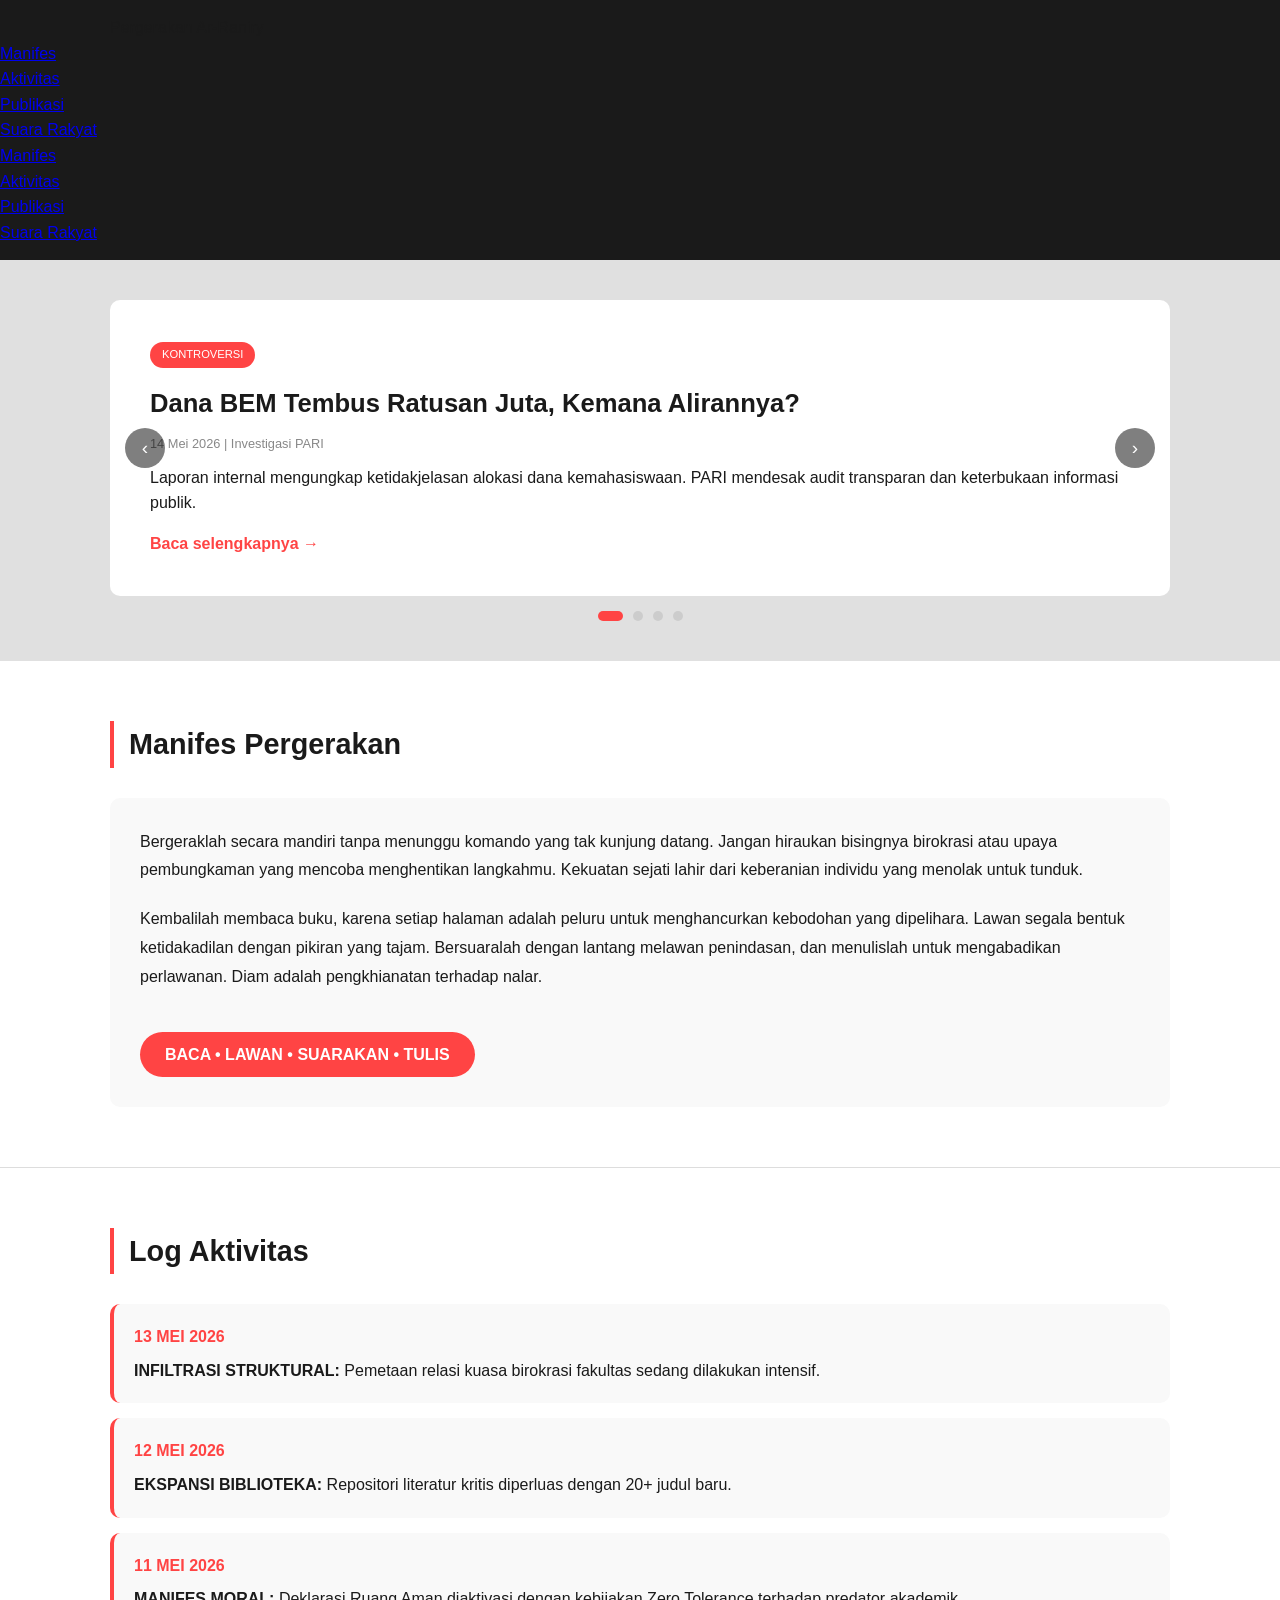
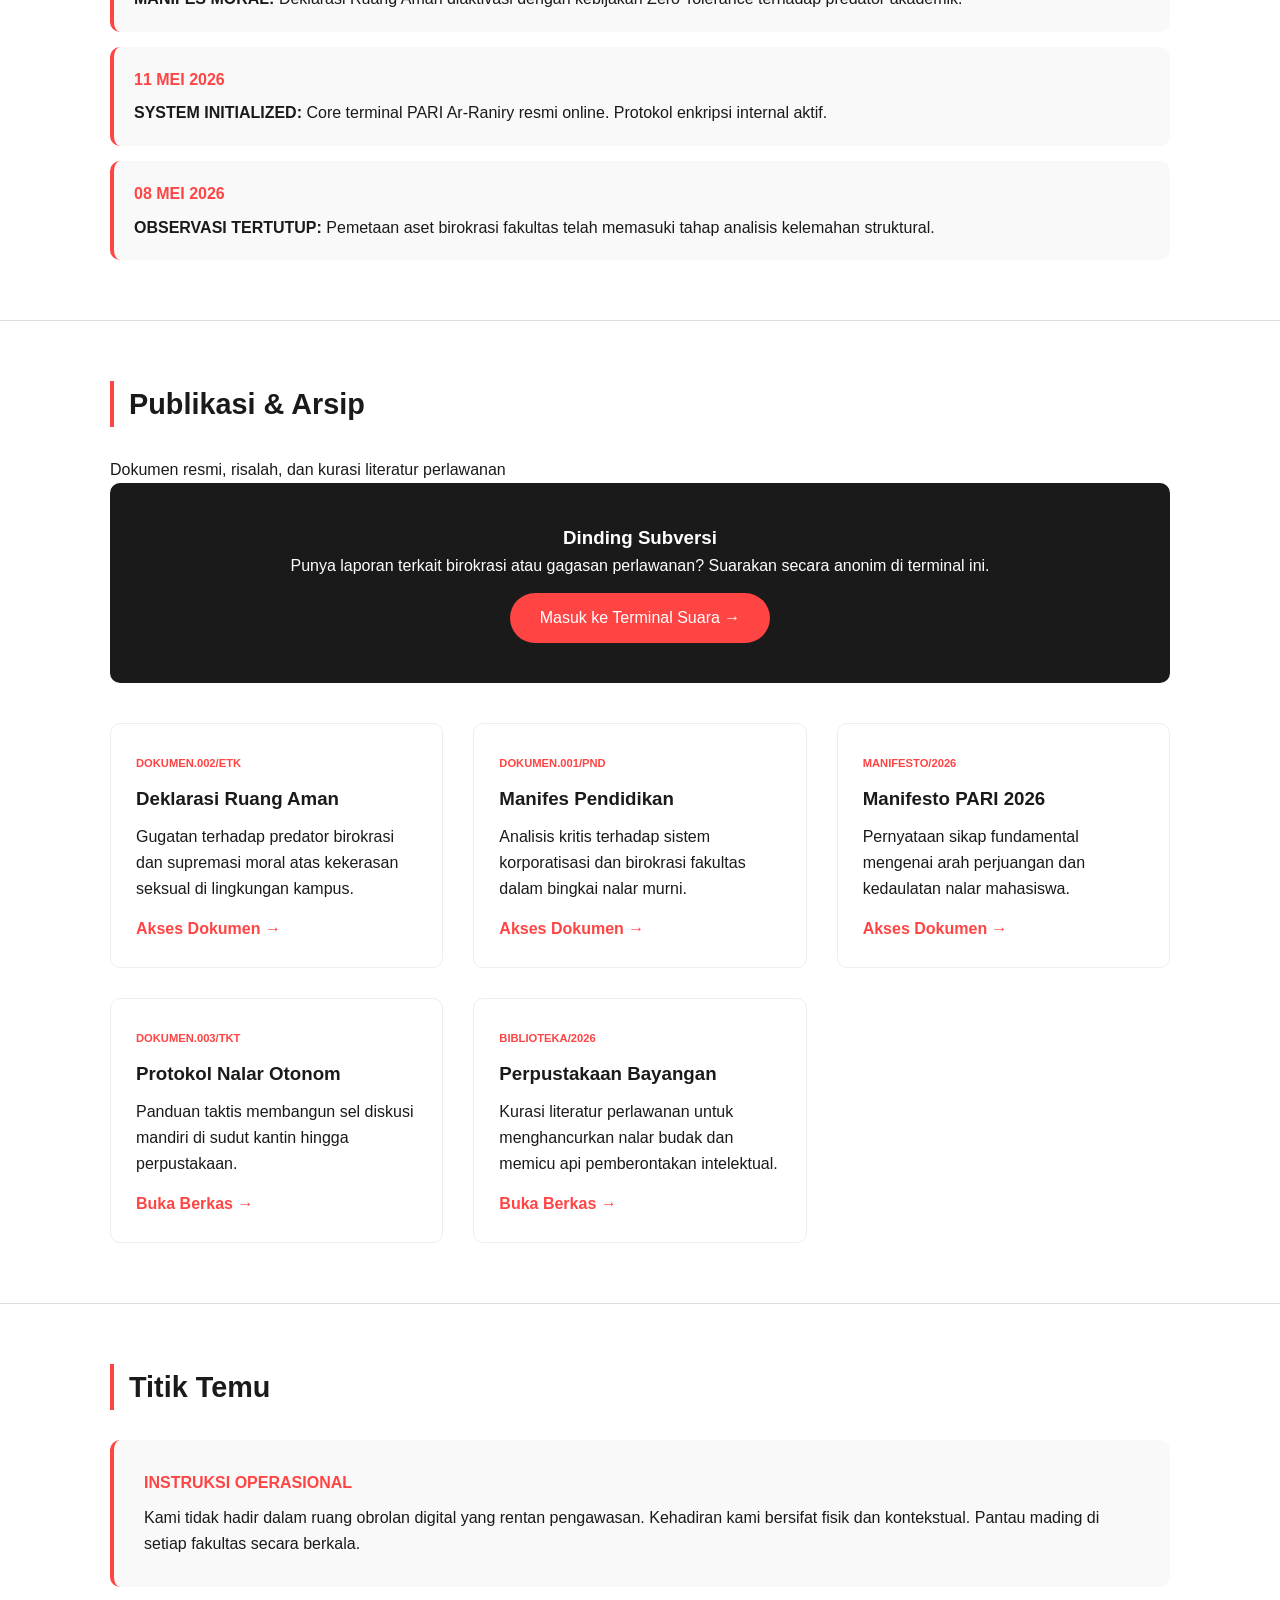
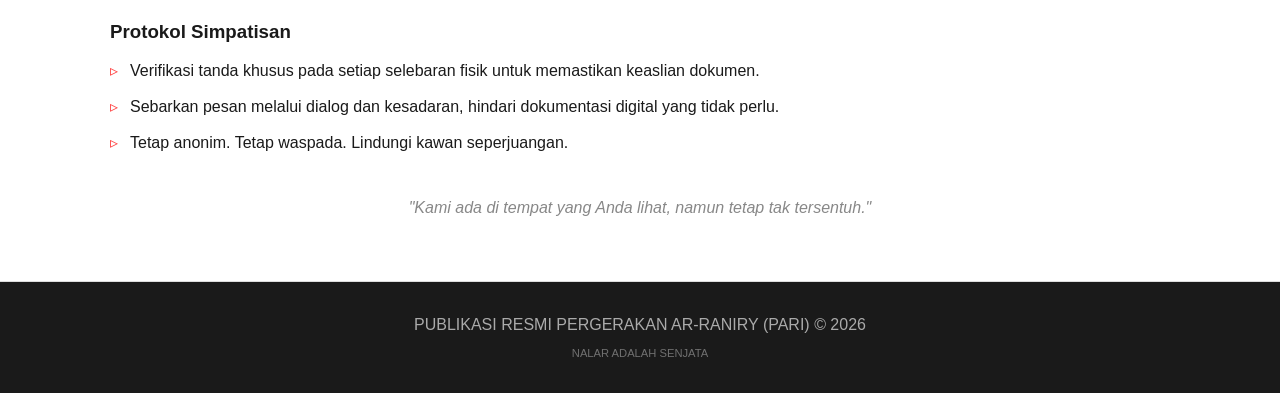
==== index.html @ 4b38961d "Update index.html" ====
<!DOCTYPE html>
<html lang="id">
<head>
    <meta charset="UTF-8">
    <meta name="viewport" content="width=device-width, initial-scale=1.0, user-scalable=yes">
    <title>PARI | Pergerakan Ar-Raniry - Kedaulatan Nalar</title>
    <meta name="description" content="PARI (Pergerakan Ar-Raniry) adalah gerakan mahasiswa yang memperjuangkan kedaulatan nalar, keadilan kampus, dan perlawanan terhadap birokrasi represif.">
    <meta name="keywords" content="PARI, Ar-Raniry, pergerakan mahasiswa, kedaulatan nalar, advokasi kampus">
    <meta name="author" content="PARI (Pergerakan Ar-Raniry)">
    <link rel="stylesheet" href="style.css">
    <link href="https://fonts.googleapis.com/css2?family=Montserrat:wght@300;400;500;600;700;800&family=Poppins:wght@400;500;600;700&display=swap" rel="stylesheet">
</head>
<body>

<!-- ==================== HEADER (ARAH JUANG STYLE) ==================== -->
<header class="header-arahjuang">
    <div class="container">
                    <span class="site-title">Pergerakan Ar-Raniry</span>
                </a>
            </div>
        </div>
        
        <div class="main-nav-wrapper">
            <nav id="site-navigation" class="main-navigation">
                <div class="menu-main-container">
                    <ul id="primary-menu" class="menu">
                        <li class="menu-item"><a href="#manifes">Manifes</a></li>
                        <li class="menu-item"><a href="#log">Aktivitas</a></li>
                        <li class="menu-item"><a href="#karya">Publikasi</a></li>
                        <li class="menu-item"><a href="suara-rakyat.html" class="btn-suara">Suara Rakyat</a></li>
                    </ul>
                </div>
            </nav>
            
            <!-- Mobile menu toggle -->
            <div class="mobile-menu-toggle">
                <span></span>
                <span></span>
                <span></span>
            </div>
        </div>
    </div>
    
    <!-- Mobile menu (hidden on desktop) -->
    <div class="mobile-menu-container">
        <ul id="mobile-menu" class="mobile-menu">
            <li><a href="#manifes">Manifes</a></li>
            <li><a href="#log">Aktivitas</a></li>
            <li><a href="#karya">Publikasi</a></li>
            <li><a href="suara-rakyat.html">Suara Rakyat</a></li>
        </ul>
    </div>
</header>

<main>

<!-- ==================== SLIDER BERITA KONTROVERSIAL ==================== -->
<section class="hero-slider">
    <div class="container">
        <div class="slider-container">
            <div class="slider-track" id="sliderTrack">
                
                <!-- Slide 1 -->
                <div class="slide">
                    <div class="slide-content">
                        <span class="slide-category">KONTROVERSI</span>
                        <h1>Dana BEM Tembus Ratusan Juta, Kemana Alirannya?</h1>
                        <div class="slide-date">14 Mei 2026 | Investigasi PARI</div>
                        <p class="slide-excerpt">Laporan internal mengungkap ketidakjelasan alokasi dana kemahasiswaan. PARI mendesak audit transparan dan keterbukaan informasi publik.</p>
                        <a href="#" class="read-more">Baca selengkapnya →</a>
                    </div>
                </div>
                
                <!-- Slide 2 -->
                <div class="slide">
                    <div class="slide-content">
                        <span class="slide-category">KEBOCORAN</span>
                        <h1>Dokumen Rapat Tertutup: Menyoal Kenaikan UKT Sepihak</h1>
                        <div class="slide-date">12 Mei 2026 | Eksklusif</div>
                        <p class="slide-excerpt">Notulensi rapat birokrasi yang bocor menunjukkan skema kenaikan biaya kuliah tanpa melibatkan perwakilan mahasiswa. PARI menolak!</p>
                        <a href="#" class="read-more">Baca selengkapnya →</a>
                    </div>
                </div>
                
                <!-- Slide 3 -->
                <div class="slide">
                    <div class="slide-content">
                        <span class="slide-category">ALARM</span>
                        <h1>Kantor Fakultas Jadi Tempat Praktik Nepotisme?</h1>
                        <div class="slide-date">10 Mei 2026 | Laporan Khusus</div>
                        <p class="slide-excerpt">Data menunjukkan pola rekrutmen tendensius berdasarkan relasi kekerabatan. PARI menyoroti pentingnya meritokrasi di kampus.</p>
                        <a href="#" class="read-more">Baca selengkapnya →</a>
                    </div>
                </div>

                <!-- Slide 4 -->
                <div class="slide">
                    <div class="slide-content">
                        <span class="slide-category">PEMBUNGKAMAN</span>
                        <h1>Dosen vs Mahasiswa: Larangan Diskusi Kelas</h1>
                        <div class="slide-date">8 Mei 2026 | Keadilan Kampus</div>
                        <p class="slide-excerpt">Mahasiswa dilarang menyuarakan pendapat di ruang kuliah dengan ancaman nilai rendah. PARI mendokumentasikan praktik intimidasi akademik.</p>
                        <a href="#" class="read-more">Baca selengkapnya →</a>
                    </div>
                </div>

            </div>
            <button class="slider-btn slider-prev" id="prevBtn">‹</button>
            <button class="slider-btn slider-next" id="nextBtn">›</button>
        </div>
        <div class="slider-dots" id="sliderDots"></div>
    </div>
</section>

<!-- ==================== MANIFES PERGERAKAN ==================== -->
<section id="manifes" class="content">
    <div class="container">
        <h2>Manifes Pergerakan</h2>
        <div class="manifes-box">
            <p class="manifes-text">Bergeraklah secara mandiri tanpa menunggu komando yang tak kunjung datang. Jangan hiraukan bisingnya birokrasi atau upaya pembungkaman yang mencoba menghentikan langkahmu. Kekuatan sejati lahir dari keberanian individu yang menolak untuk tunduk.</p>
            <p class="manifes-text">Kembalilah membaca buku, karena setiap halaman adalah peluru untuk menghancurkan kebodohan yang dipelihara. Lawan segala bentuk ketidakadilan dengan pikiran yang tajam. Bersuaralah dengan lantang melawan penindasan, dan menulislah untuk mengabadikan perlawanan. Diam adalah pengkhianatan terhadap nalar.</p>
            <div class="secure-box">BACA • LAWAN • SUARAKAN • TULIS</div>
        </div>
    </div>
</section>

<!-- ==================== LOG AKTIVITAS ==================== -->
<section id="log" class="content">
    <div class="container">
        <h2>Log Aktivitas</h2>
        <div class="log-list">
            <div class="log-item priority">
                <span class="date">13 MEI 2026</span>
                <div class="log-text"><strong>INFILTRASI STRUKTURAL:</strong> Pemetaan relasi kuasa birokrasi fakultas sedang dilakukan intensif.</div>
            </div>
            <div class="log-item">
                <span class="date">12 MEI 2026</span>
                <div class="log-text"><strong>EKSPANSI BIBLIOTEKA:</strong> Repositori literatur kritis diperluas dengan 20+ judul baru.</div>
            </div>
            <div class="log-item priority">
                <span class="date">11 MEI 2026</span>
                <div class="log-text"><strong>MANIFES MORAL:</strong> Deklarasi Ruang Aman diaktivasi dengan kebijakan Zero Tolerance terhadap predator akademik.</div>
            </div>
            <div class="log-item">
                <span class="date">11 MEI 2026</span>
                <div class="log-text"><strong>SYSTEM INITIALIZED:</strong> Core terminal PARI Ar-Raniry resmi online. Protokol enkripsi internal aktif.</div>
            </div>
            <div class="log-item priority">
                <span class="date">08 MEI 2026</span>
                <div class="log-text"><strong>OBSERVASI TERTUTUP:</strong> Pemetaan aset birokrasi fakultas telah memasuki tahap analisis kelemahan struktural.</div>
            </div>
        </div>
    </div>
</section>

<!-- ==================== ARSIP PUBLIKASI ==================== -->
<section id="karya" class="content">
    <div class="container">
        <h2>Publikasi & Arsip</h2>
        <p class="section-subtitle">Dokumen resmi, risalah, dan kurasi literatur perlawanan</p>

        <div class="transmission-banner">
            <h3>Dinding Subversi</h3>
            <p>Punya laporan terkait birokrasi atau gagasan perlawanan? Suarakan secara anonim di terminal ini.</p>
            <a href="suara-rakyat.html" class="btn-pari">Masuk ke Terminal Suara →</a>
        </div>

        <div class="karya-grid">
            <div class="karya-card highlight-urgent">
                <span>DOKUMEN.002/ETK</span>
                <h3>Deklarasi Ruang Aman</h3>
                <p>Gugatan terhadap predator birokrasi dan supremasi moral atas kekerasan seksual di lingkungan kampus.</p>
                <a href="ruang-aman.html" class="btn-link">Akses Dokumen →</a>
            </div>
            <div class="karya-card">
                <span>DOKUMEN.001/PND</span>
                <h3>Manifes Pendidikan</h3>
                <p>Analisis kritis terhadap sistem korporatisasi dan birokrasi fakultas dalam bingkai nalar murni.</p>
                <a href="manifes-001.html" class="btn-link">Akses Dokumen →</a>
            </div>
            <div class="karya-card">
                <span>MANIFESTO/2026</span>
                <h3>Manifesto PARI 2026</h3>
                <p>Pernyataan sikap fundamental mengenai arah perjuangan dan kedaulatan nalar mahasiswa.</p>
                <a href="manifesto-2026.html" class="btn-link">Akses Dokumen →</a>
            </div>
            <div class="karya-card">
                <span>DOKUMEN.003/TKT</span>
                <h3>Protokol Nalar Otonom</h3>
                <p>Panduan taktis membangun sel diskusi mandiri di sudut kantin hingga perpustakaan.</p>
                <a href="protokol-otonom.html" class="btn-link">Buka Berkas →</a>
            </div>
            <div class="karya-card">
                <span>BIBLIOTEKA/2026</span>
                <h3>Perpustakaan Bayangan</h3>
                <p>Kurasi literatur perlawanan untuk menghancurkan nalar budak dan memicu api pemberontakan intelektual.</p>
                <a href="archive-literasi.html" class="btn-link">Buka Berkas →</a>
            </div>
        </div>
    </div>
</section>

<!-- ==================== TITIK TEMU INFORMASI ==================== -->
<section id="kontak" class="content">
    <div class="container">
        <h2>Titik Temu</h2>
        <div class="instruction-box">
            <span class="warning-text">INSTRUKSI OPERASIONAL</span>
            <p>Kami tidak hadir dalam ruang obrolan digital yang rentan pengawasan. Kehadiran kami bersifat fisik dan kontekstual. Pantau mading di setiap fakultas secara berkala.</p>
        </div>
        <div class="protocol">
            <h3 style="font-weight: 600; margin-bottom: 12px;">Protokol Simpatisan</h3>
            <ul>
                <li>Verifikasi tanda khusus pada setiap selebaran fisik untuk memastikan keaslian dokumen.</li>
                <li>Sebarkan pesan melalui dialog dan kesadaran, hindari dokumentasi digital yang tidak perlu.</li>
                <li>Tetap anonim. Tetap waspada. Lindungi kawan seperjuangan.</li>
            </ul>
        </div>
        <p class="motto">"Kami ada di tempat yang Anda lihat, namun tetap tak tersentuh."</p>
    </div>
</section>
</main>

<!-- ==================== FOOTER ==================== -->
<footer>
    <div class="container">
        <p>PUBLIKASI RESMI PERGERAKAN AR-RANIRY (PARI) © 2026</p>
        <p style="margin-top: 8px; font-size: 0.7rem; opacity: 0.6;">NALAR ADALAH SENJATA</p>
    </div>
</footer>

<!-- ==================== JAVASCRIPT ==================== -->
<script>
    // ========== MOBILE MENU TOGGLE ==========
    const menuToggle = document.querySelector('.mobile-menu-toggle');
    const mobileMenuContainer = document.querySelector('.mobile-menu-container');
    
    if (menuToggle && mobileMenuContainer) {
        menuToggle.addEventListener('click', function() {
            this.classList.toggle('active');
            if (mobileMenuContainer.style.display === 'block') {
                mobileMenuContainer.style.display = 'none';
            } else {
                mobileMenuContainer.style.display = 'block';
            }
        });
    }

    // ========== SLIDER BERITA ==========
    const track = document.getElementById('sliderTrack');
    const slides = document.querySelectorAll('.slide');
    const prevBtn = document.getElementById('prevBtn');
    const nextBtn = document.getElementById('nextBtn');
    const dotsContainer = document.getElementById('sliderDots');
    
    let currentIndex = 0;
    const totalSlides = slides.length;
    
    function createDots() {
        if (!dotsContainer) return;
        dotsContainer.innerHTML = '';
        for (let i = 0; i < totalSlides; i++) {
            const dot = document.createElement('div');
            dot.classList.add('dot');
            if (i === currentIndex) dot.classList.add('active');
            dot.addEventListener('click', () => goToSlide(i));
            dotsContainer.appendChild(dot);
        }
    }
    
    function updateDots() {
        const dots = document.querySelectorAll('.dot');
        dots.forEach((dot, i) => {
            dot.classList.toggle('active', i === currentIndex);
        });
    }
    
    function goToSlide(index) {
        if (index < 0) index = totalSlides - 1;
        if (index >= totalSlides) index = 0;
        currentIndex = index;
        if (track) {
            track.style.transform = `translateX(-${currentIndex * 100}%)`;
        }
        updateDots();
    }
    
    function nextSlide() {
        goToSlide(currentIndex + 1);
    }
    
    function prevSlide() {
        goToSlide(currentIndex - 1);
    }
    
    if (prevBtn && nextBtn) {
        nextBtn.addEventListener('click', nextSlide);
        prevBtn.addEventListener('click', prevSlide);
    }
    
    // Auto slide every 5 seconds
    let autoSlide = setInterval(nextSlide, 5000);
    
    const sliderContainer = document.querySelector('.slider-container');
    if (sliderContainer) {
        sliderContainer.addEventListener('mouseenter', () => clearInterval(autoSlide));
        sliderContainer.addEventListener('mouseleave', () => {
            autoSlide = setInterval(nextSlide, 5000);
        });
    }
    
    createDots();

    // Smooth scroll untuk anchor links
    document.querySelectorAll('a[href^="#"]').forEach(anchor => {
        anchor.addEventListener('click', function(e) {
            const target = document.querySelector(this.getAttribute('href'));
            if (target) {
                e.preventDefault();
                target.scrollIntoView({ behavior: 'smooth' });
                // Tutup mobile menu jika terbuka
                if (mobileMenuContainer && mobileMenuContainer.style.display === 'block') {
                    mobileMenuContainer.style.display = 'none';
                    if (menuToggle) menuToggle.classList.remove('active');
                }
            }
        });
    });
</script>

</body>
</html>
---- style.css ----
/* ========== PARI STYLE SHEET ========== */
* {
    margin: 0;
    padding: 0;
    box-sizing: border-box;
}

body {
    font-family: Arial, sans-serif;
    background: #f5f5f5;
    color: #1a1a1a;
    line-height: 1.6;
}

.container {
    max-width: 1100px;
    margin: 0 auto;
    padding: 0 20px;
}

/* ========== HEADER ========== */
header {
    background: #1a1a1a;
    padding: 15px 0;
    position: sticky;
    top: 0;
    z-index: 100;
}

nav {
    display: flex;
    justify-content: space-between;
    align-items: center;
    flex-wrap: wrap;
    gap: 15px;
}

.logo-container {
    display: flex;
    align-items: center;
    gap: 10px;
}

/* INI YANG PENTING - UKURAN LOGO */
.main-logo {
    height: 45px !important;
    width: auto !important;
    max-width: 150px !important;
}

.logo-text {
    color: white;
    font-weight: bold;
    font-size: 1rem;
}

.logo-text a {
    color: white;
    text-decoration: none;
}

.nav-links {
    display: flex;
    list-style: none;
    gap: 25px;
}

.nav-links li a {
    color: white;
    text-decoration: none;
    font-weight: 500;
    font-size: 0.9rem;
}

.nav-links li a:hover {
    color: #ff4444;
}

.nav-highlight {
    background: #ff4444;
    padding: 8px 20px;
    border-radius: 30px;
}

.nav-highlight:hover {
    background: #cc0000;
    color: white !important;
}

/* ========== HERO SLIDER ========== */
.hero-slider {
    background: #e0e0e0;
    padding: 40px 0;
}

.slider-container {
    position: relative;
    background: white;
    border-radius: 10px;
    overflow: hidden;
}

.slider-track {
    display: flex;
    transition: transform 0.5s ease;
}

.slide {
    min-width: 100%;
    padding: 40px;
}

.slide-category {
    background: #ff4444;
    color: white;
    padding: 4px 12px;
    border-radius: 20px;
    font-size: 0.7rem;
    display: inline-block;
    margin-bottom: 15px;
}

.slide h1 {
    font-size: 1.6rem;
    margin-bottom: 10px;
}

.slide-date {
    color: #888;
    font-size: 0.8rem;
    margin: 10px 0;
}

.read-more {
    color: #ff4444;
    text-decoration: none;
    font-weight: bold;
    display: inline-block;
    margin-top: 15px;
}

.slider-btn {
    position: absolute;
    top: 50%;
    transform: translateY(-50%);
    background: rgba(0,0,0,0.5);
    color: white;
    border: none;
    width: 40px;
    height: 40px;
    border-radius: 50%;
    cursor: pointer;
    font-size: 1.2rem;
}

.slider-prev { left: 15px; }
.slider-next { right: 15px; }

.slider-btn:hover {
    background: #ff4444;
}

.slider-dots {
    display: flex;
    justify-content: center;
    gap: 10px;
    margin-top: 15px;
}

.dot {
    width: 10px;
    height: 10px;
    background: #ccc;
    border-radius: 50%;
    cursor: pointer;
}

.dot.active {
    background: #ff4444;
    width: 25px;
    border-radius: 10px;
}

/* ========== CONTENT ========== */
.content {
    padding: 60px 0;
    border-bottom: 1px solid #ddd;
    background: white;
}

h2 {
    font-size: 1.8rem;
    margin-bottom: 30px;
    border-left: 4px solid #ff4444;
    padding-left: 15px;
}

.manifes-box {
    background: #f9f9f9;
    padding: 30px;
    border-radius: 10px;
}

.manifes-text {
    margin-bottom: 20px;
    line-height: 1.8;
}

.secure-box {
    background: #ff4444;
    color: white;
    display: inline-block;
    padding: 10px 25px;
    border-radius: 30px;
    font-weight: bold;
    margin-top: 20px;
}

.log-list {
    display: flex;
    flex-direction: column;
    gap: 15px;
}

.log-item {
    background: #f9f9f9;
    padding: 20px;
    border-radius: 10px;
    border-left: 4px solid #ff4444;
}

.date {
    font-weight: bold;
    color: #ff4444;
    display: block;
    margin-bottom: 8px;
}

.karya-grid {
    display: grid;
    grid-template-columns: repeat(auto-fill, minmax(300px, 1fr));
    gap: 30px;
    margin-top: 30px;
}

.karya-card {
    background: white;
    padding: 25px;
    border-radius: 10px;
    border: 1px solid #eee;
    transition: 0.3s;
}

.karya-card:hover {
    transform: translateY(-5px);
    box-shadow: 0 10px 20px rgba(0,0,0,0.1);
    border-color: #ff4444;
}

.karya-card span {
    color: #ff4444;
    font-size: 0.7rem;
    font-weight: bold;
}

.karya-card h3 {
    margin: 10px 0;
}

.btn-link {
    color: #ff4444;
    text-decoration: none;
    font-weight: bold;
    display: inline-block;
    margin-top: 15px;
}

.transmission-banner {
    background: #1a1a1a;
    color: white;
    padding: 40px;
    text-align: center;
    border-radius: 10px;
    margin-bottom: 40px;
}

.btn-pari {
    background: #ff4444;
    color: white;
    padding: 12px 30px;
    text-decoration: none;
    border-radius: 30px;
    display: inline-block;
    margin-top: 15px;
}

.btn-pari:hover {
    background: #cc0000;
}

.instruction-box {
    background: #f9f9f9;
    padding: 30px;
    border-radius: 10px;
    margin: 30px 0;
    border-left: 4px solid #ff4444;
}

.warning-text {
    font-weight: bold;
    color: #ff4444;
    display: block;
    margin-bottom: 10px;
}

.protocol ul {
    list-style: none;
    padding-left: 0;
}

.protocol li {
    margin-bottom: 10px;
    padding-left: 20px;
    position: relative;
}

.protocol li::before {
    content: "▹";
    color: #ff4444;
    position: absolute;
    left: 0;
}

.motto {
    text-align: center;
    font-style: italic;
    color: #888;
    margin-top: 40px;
}

footer {
    background: #1a1a1a;
    color: #aaa;
    text-align: center;
    padding: 30px 0;
}

/* ========== RESPONSIVE ========== */
@media (max-width: 768px) {
    nav {
        flex-direction: column;
        text-align: center;
    }
    
    .nav-links {
        flex-wrap: wrap;
        justify-content: center;
    }
    
    .slide h1 {
        font-size: 1.2rem;
    }
    
    .slide {
        padding: 20px;
    }
    
    .karya-grid {
        grid-template-columns: 1fr;
    }
    
    h2 {
        font-size: 1.4rem;
    }
    
    .main-logo {
        height: 35px !important;
    }
}
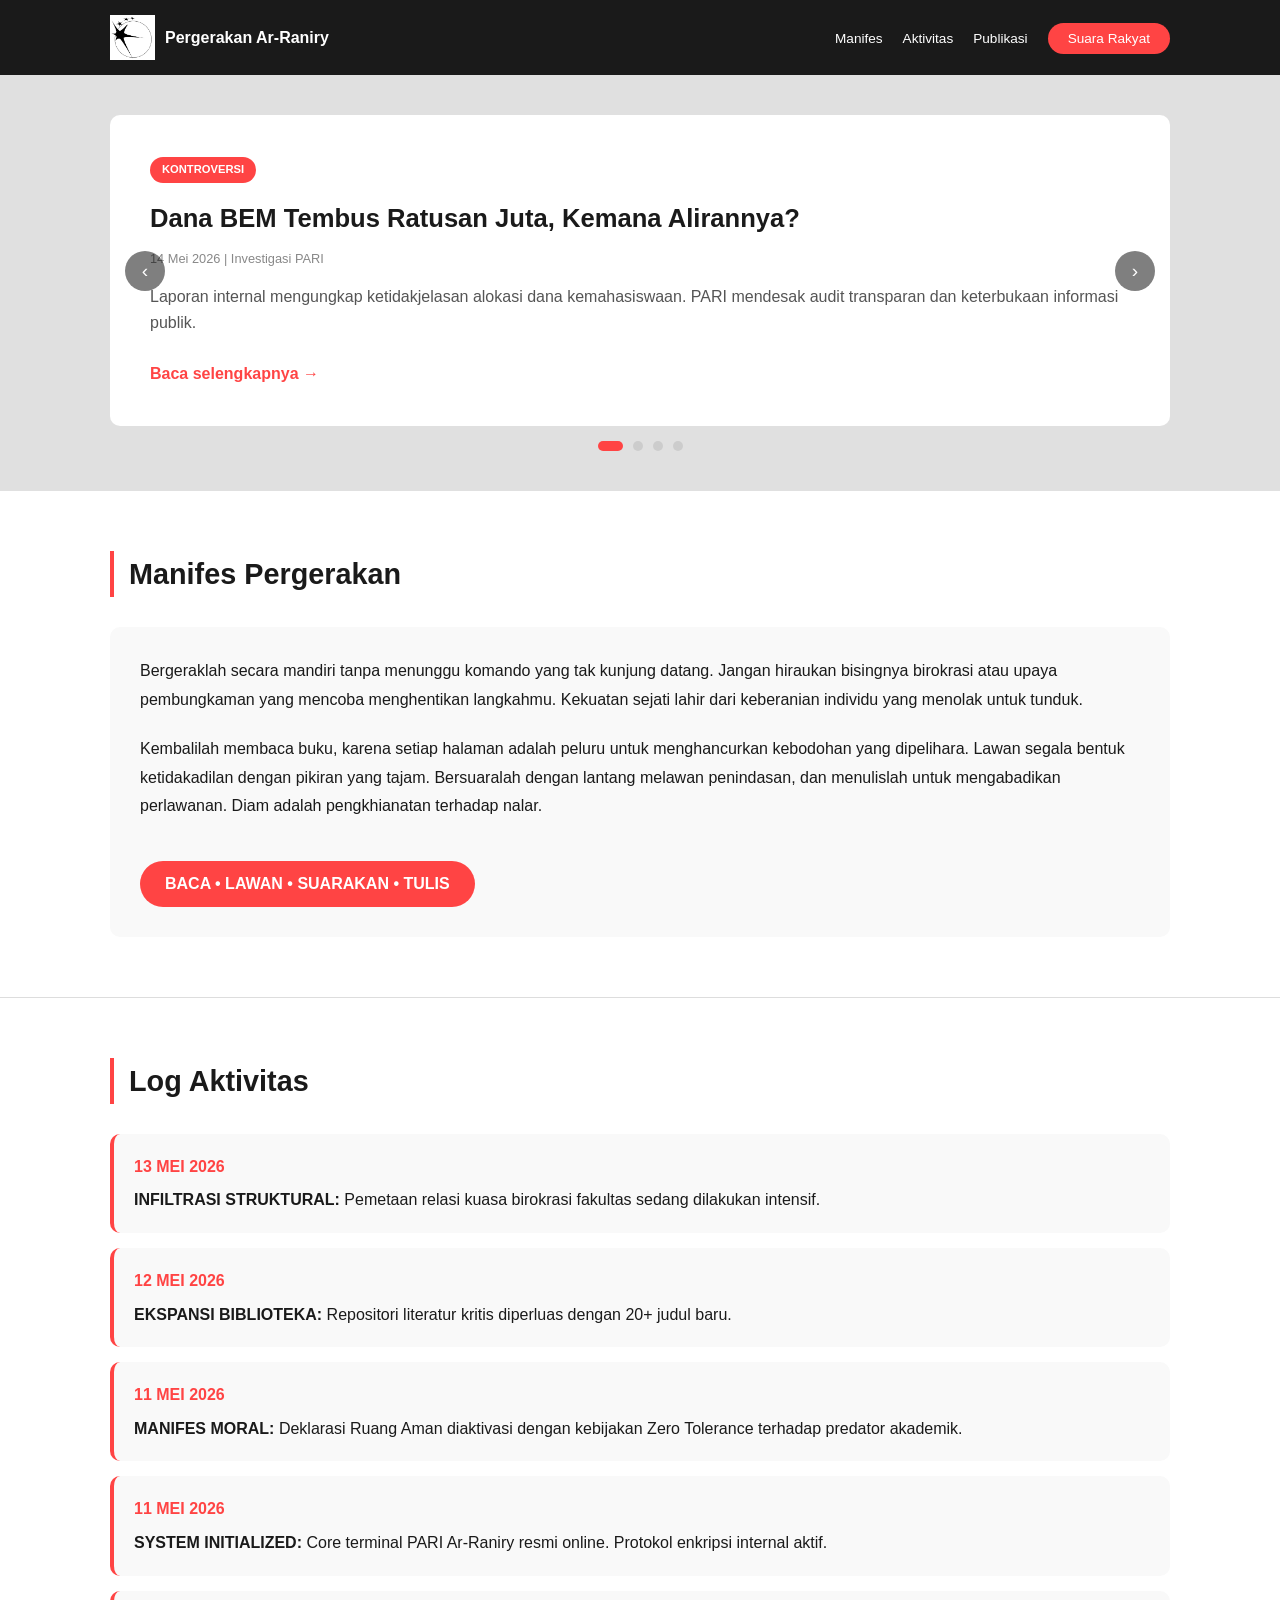
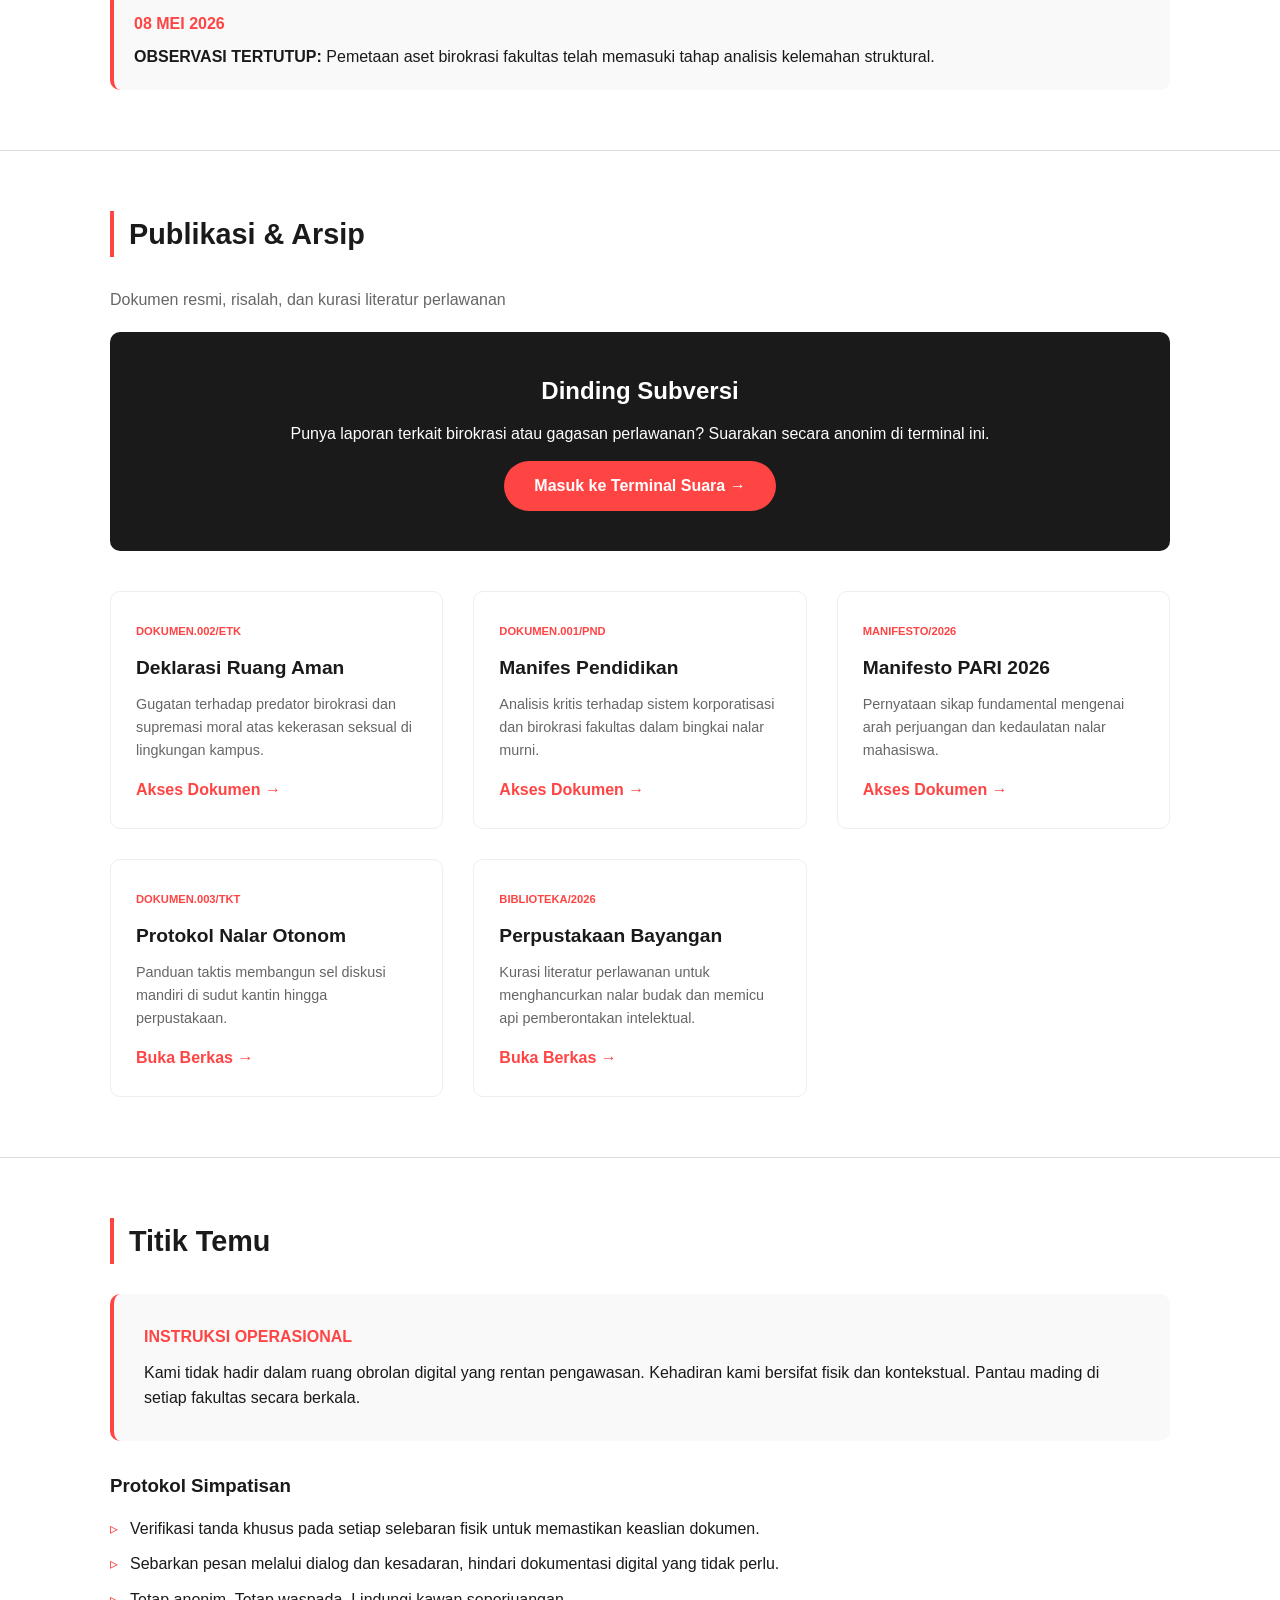
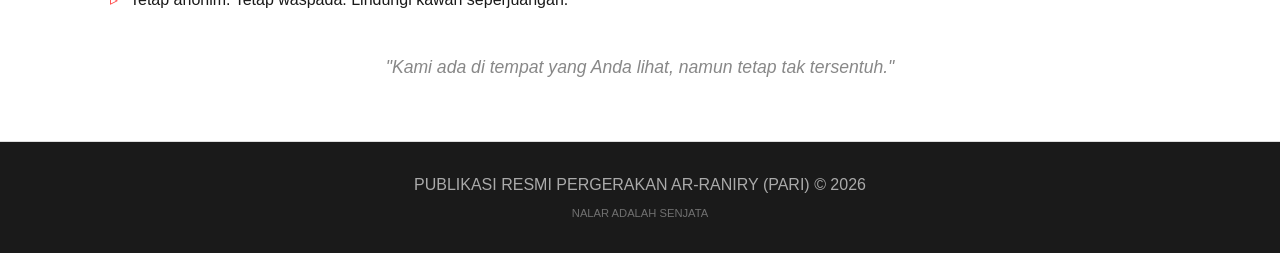
==== commit 0bf960f8: "Update index.html" ====
--- a/index.html
+++ b/index.html
@@ -2,100 +2,481 @@
 <html lang="id">
 <head>
     <meta charset="UTF-8">
-    <meta name="viewport" content="width=device-width, initial-scale=1.0, user-scalable=yes">
+    <meta name="viewport" content="width=device-width, initial-scale=1.0">
     <title>PARI | Pergerakan Ar-Raniry - Kedaulatan Nalar</title>
-    <meta name="description" content="PARI (Pergerakan Ar-Raniry) adalah gerakan mahasiswa yang memperjuangkan kedaulatan nalar, keadilan kampus, dan perlawanan terhadap birokrasi represif.">
-    <meta name="keywords" content="PARI, Ar-Raniry, pergerakan mahasiswa, kedaulatan nalar, advokasi kampus">
-    <meta name="author" content="PARI (Pergerakan Ar-Raniry)">
-    <link rel="stylesheet" href="style.css">
-    <link href="https://fonts.googleapis.com/css2?family=Montserrat:wght@300;400;500;600;700;800&family=Poppins:wght@400;500;600;700&display=swap" rel="stylesheet">
+    <link rel="icon" type="image/png" href="LOGO_PARI.png">
+    <style>
+        /* ========== CSS INTERNAL - LANGSUNG DI DALAM HTML ========== */
+        * {
+            margin: 0;
+            padding: 0;
+            box-sizing: border-box;
+        }
+
+        body {
+            font-family: 'Segoe UI', Arial, sans-serif;
+            background: #f5f5f5;
+            color: #1a1a1a;
+            line-height: 1.6;
+        }
+
+        .container {
+            max-width: 1100px;
+            margin: 0 auto;
+            padding: 0 20px;
+        }
+
+        /* ========== HEADER ========== */
+        header {
+            background: #1a1a1a;
+            padding: 15px 0;
+            position: sticky;
+            top: 0;
+            z-index: 100;
+        }
+
+        nav {
+            display: flex;
+            justify-content: space-between;
+            align-items: center;
+            flex-wrap: wrap;
+            gap: 15px;
+        }
+
+        .logo-container {
+            display: flex;
+            align-items: center;
+            gap: 10px;
+        }
+
+        .main-logo {
+            height: 45px;
+            width: auto;
+        }
+
+        .logo-text {
+            color: white;
+            font-weight: bold;
+            font-size: 1rem;
+        }
+
+        .logo-text a {
+            color: white;
+            text-decoration: none;
+        }
+
+        .nav-links {
+            display: flex;
+            list-style: none;
+            gap: 20px;
+            flex-wrap: wrap;
+        }
+
+        .nav-links li a {
+            color: white;
+            text-decoration: none;
+            font-weight: 500;
+            font-size: 0.85rem;
+            padding: 8px 0;
+        }
+
+        .nav-links li a:hover {
+            color: #ff4444;
+        }
+
+        .nav-highlight {
+            background: #ff4444;
+            padding: 8px 20px !important;
+            border-radius: 30px;
+        }
+
+        .nav-highlight:hover {
+            background: #cc0000;
+            color: white !important;
+        }
+
+        /* ========== SLIDER ========== */
+        .hero-slider {
+            background: #e0e0e0;
+            padding: 40px 0;
+        }
+
+        .slider-container {
+            position: relative;
+            background: white;
+            border-radius: 10px;
+            overflow: hidden;
+        }
+
+        .slider-track {
+            display: flex;
+            transition: transform 0.5s ease;
+        }
+
+        .slide {
+            min-width: 100%;
+            padding: 40px;
+        }
+
+        .slide-category {
+            background: #ff4444;
+            color: white;
+            padding: 4px 12px;
+            border-radius: 20px;
+            font-size: 0.7rem;
+            font-weight: bold;
+            display: inline-block;
+            margin-bottom: 15px;
+        }
+
+        .slide h1 {
+            font-size: 1.6rem;
+            margin-bottom: 10px;
+        }
+
+        .slide-date {
+            color: #888;
+            font-size: 0.8rem;
+            margin: 10px 0;
+        }
+
+        .slide-excerpt {
+            color: #555;
+            margin: 15px 0;
+        }
+
+        .read-more {
+            color: #ff4444;
+            text-decoration: none;
+            font-weight: bold;
+            display: inline-block;
+            margin-top: 10px;
+        }
+
+        .read-more:hover {
+            text-decoration: underline;
+        }
+
+        .slider-btn {
+            position: absolute;
+            top: 50%;
+            transform: translateY(-50%);
+            background: rgba(0,0,0,0.5);
+            color: white;
+            border: none;
+            width: 40px;
+            height: 40px;
+            border-radius: 50%;
+            cursor: pointer;
+            font-size: 1.2rem;
+            z-index: 10;
+        }
+
+        .slider-btn:hover {
+            background: #ff4444;
+        }
+
+        .slider-prev { left: 15px; }
+        .slider-next { right: 15px; }
+
+        .slider-dots {
+            display: flex;
+            justify-content: center;
+            gap: 10px;
+            margin-top: 15px;
+        }
+
+        .dot {
+            width: 10px;
+            height: 10px;
+            background: #ccc;
+            border-radius: 50%;
+            cursor: pointer;
+        }
+
+        .dot.active {
+            background: #ff4444;
+            width: 25px;
+            border-radius: 10px;
+        }
+
+        /* ========== CONTENT SECTIONS ========== */
+        .content {
+            padding: 60px 0;
+            border-bottom: 1px solid #ddd;
+            background: white;
+        }
+
+        h2 {
+            font-size: 1.8rem;
+            margin-bottom: 30px;
+            border-left: 4px solid #ff4444;
+            padding-left: 15px;
+        }
+
+        .manifes-box {
+            background: #f9f9f9;
+            padding: 30px;
+            border-radius: 10px;
+        }
+
+        .manifes-text {
+            margin-bottom: 20px;
+            line-height: 1.8;
+        }
+
+        .secure-box {
+            background: #ff4444;
+            color: white;
+            display: inline-block;
+            padding: 10px 25px;
+            border-radius: 30px;
+            font-weight: bold;
+            margin-top: 20px;
+        }
+
+        /* Log Aktivitas */
+        .log-list {
+            display: flex;
+            flex-direction: column;
+            gap: 15px;
+        }
+
+        .log-item {
+            background: #f9f9f9;
+            padding: 20px;
+            border-radius: 10px;
+            border-left: 4px solid #ff4444;
+        }
+
+        .date {
+            font-weight: bold;
+            color: #ff4444;
+            display: block;
+            margin-bottom: 8px;
+        }
+
+        /* Kartu Publikasi */
+        .karya-grid {
+            display: grid;
+            grid-template-columns: repeat(auto-fill, minmax(300px, 1fr));
+            gap: 30px;
+            margin-top: 30px;
+        }
+
+        .karya-card {
+            background: white;
+            padding: 25px;
+            border-radius: 10px;
+            border: 1px solid #eee;
+            transition: 0.3s;
+        }
+
+        .karya-card:hover {
+            transform: translateY(-5px);
+            box-shadow: 0 10px 20px rgba(0,0,0,0.1);
+            border-color: #ff4444;
+        }
+
+        .karya-card span {
+            color: #ff4444;
+            font-size: 0.7rem;
+            font-weight: bold;
+            text-transform: uppercase;
+        }
+
+        .karya-card h3 {
+            margin: 10px 0;
+            font-size: 1.2rem;
+        }
+
+        .karya-card p {
+            color: #666;
+            font-size: 0.9rem;
+            margin-bottom: 15px;
+        }
+
+        .btn-link {
+            color: #ff4444;
+            text-decoration: none;
+            font-weight: bold;
+            display: inline-block;
+        }
+
+        .btn-link:hover {
+            text-decoration: underline;
+        }
+
+        /* Banner */
+        .transmission-banner {
+            background: #1a1a1a;
+            color: white;
+            padding: 40px;
+            text-align: center;
+            border-radius: 10px;
+            margin-bottom: 40px;
+        }
+
+        .transmission-banner h3 {
+            margin-bottom: 10px;
+            font-size: 1.5rem;
+        }
+
+        .btn-pari {
+            background: #ff4444;
+            color: white;
+            padding: 12px 30px;
+            text-decoration: none;
+            border-radius: 30px;
+            display: inline-block;
+            margin-top: 15px;
+            font-weight: bold;
+        }
+
+        .btn-pari:hover {
+            background: #cc0000;
+        }
+
+        /* Kontak */
+        .instruction-box {
+            background: #f9f9f9;
+            padding: 30px;
+            border-radius: 10px;
+            margin: 30px 0;
+            border-left: 4px solid #ff4444;
+        }
+
+        .warning-text {
+            font-weight: bold;
+            color: #ff4444;
+            display: block;
+            margin-bottom: 10px;
+        }
+
+        .protocol {
+            margin: 20px 0;
+        }
+
+        .protocol ul {
+            list-style: none;
+            padding-left: 0;
+            margin-top: 15px;
+        }
+
+        .protocol li {
+            margin-bottom: 10px;
+            padding-left: 20px;
+            position: relative;
+        }
+
+        .protocol li::before {
+            content: "▹";
+            color: #ff4444;
+            position: absolute;
+            left: 0;
+        }
+
+        .motto {
+            text-align: center;
+            font-style: italic;
+            color: #888;
+            margin-top: 40px;
+            font-size: 1.1rem;
+        }
+
+        /* Footer */
+        footer {
+            background: #1a1a1a;
+            color: #aaa;
+            text-align: center;
+            padding: 30px 0;
+        }
+
+        /* ========== RESPONSIVE ========== */
+        @media (max-width: 768px) {
+            nav {
+                flex-direction: column;
+                text-align: center;
+            }
+            
+            .nav-links {
+                justify-content: center;
+            }
+            
+            .slide h1 {
+                font-size: 1.2rem;
+            }
+            
+            .slide {
+                padding: 20px;
+            }
+            
+            .karya-grid {
+                grid-template-columns: 1fr;
+            }
+            
+            h2 {
+                font-size: 1.4rem;
+            }
+            
+            .main-logo {
+                height: 35px;
+            }
+            
+            .transmission-banner {
+                padding: 25px;
+            }
+        }
+    </style>
 </head>
 <body>
 
-<!-- ==================== HEADER (ARAH JUANG STYLE) ==================== -->
-<header class="header-arahjuang">
+<header>
     <div class="container">
-                    <span class="site-title">Pergerakan Ar-Raniry</span>
-                </a>
-            </div>
-        </div>
-        
-        <div class="main-nav-wrapper">
-            <nav id="site-navigation" class="main-navigation">
-                <div class="menu-main-container">
-                    <ul id="primary-menu" class="menu">
-                        <li class="menu-item"><a href="#manifes">Manifes</a></li>
-                        <li class="menu-item"><a href="#log">Aktivitas</a></li>
-                        <li class="menu-item"><a href="#karya">Publikasi</a></li>
-                        <li class="menu-item"><a href="suara-rakyat.html" class="btn-suara">Suara Rakyat</a></li>
-                    </ul>
-                </div>
-            </nav>
-            
-            <!-- Mobile menu toggle -->
-            <div class="mobile-menu-toggle">
-                <span></span>
-                <span></span>
-                <span></span>
-            </div>
-        </div>
-    </div>
-    
-    <!-- Mobile menu (hidden on desktop) -->
-    <div class="mobile-menu-container">
-        <ul id="mobile-menu" class="mobile-menu">
-            <li><a href="#manifes">Manifes</a></li>
-            <li><a href="#log">Aktivitas</a></li>
-            <li><a href="#karya">Publikasi</a></li>
-            <li><a href="suara-rakyat.html">Suara Rakyat</a></li>
-        </ul>
+        <nav>
+            <div class="logo-container">
+                <img src="LOGO_PARI.png" alt="Logo PARI" class="main-logo">
+                <span class="logo-text">Pergerakan Ar-Raniry</span>
+            </div>
+            <ul class="nav-links">
+                <li><a href="#manifes">Manifes</a></li>
+                <li><a href="#log">Aktivitas</a></li>
+                <li><a href="#karya">Publikasi</a></li>
+                <li><a href="suara-rakyat.html" class="nav-highlight">Suara Rakyat</a></li>
+            </ul>
+        </nav>
     </div>
 </header>
 
 <main>
 
-<!-- ==================== SLIDER BERITA KONTROVERSIAL ==================== -->
-<section class="hero-slider">
-    <div class="container">
-        <div class="slider-container">
-            <div class="slider-track" id="sliderTrack">
-                
-                <!-- Slide 1 -->
-                <div class="slide">
-                    <div class="slide-content">
+    <!-- SLIDER -->
+    <section class="hero-slider">
+        <div class="container">
+            <div class="slider-container">
+                <div class="slider-track" id="sliderTrack">
+                    <div class="slide">
                         <span class="slide-category">KONTROVERSI</span>
                         <h1>Dana BEM Tembus Ratusan Juta, Kemana Alirannya?</h1>
                         <div class="slide-date">14 Mei 2026 | Investigasi PARI</div>
                         <p class="slide-excerpt">Laporan internal mengungkap ketidakjelasan alokasi dana kemahasiswaan. PARI mendesak audit transparan dan keterbukaan informasi publik.</p>
                         <a href="#" class="read-more">Baca selengkapnya →</a>
                     </div>
-                </div>
-                
-                <!-- Slide 2 -->
-                <div class="slide">
-                    <div class="slide-content">
+                    <div class="slide">
                         <span class="slide-category">KEBOCORAN</span>
                         <h1>Dokumen Rapat Tertutup: Menyoal Kenaikan UKT Sepihak</h1>
                         <div class="slide-date">12 Mei 2026 | Eksklusif</div>
                         <p class="slide-excerpt">Notulensi rapat birokrasi yang bocor menunjukkan skema kenaikan biaya kuliah tanpa melibatkan perwakilan mahasiswa. PARI menolak!</p>
                         <a href="#" class="read-more">Baca selengkapnya →</a>
                     </div>
-                </div>
-                
-                <!-- Slide 3 -->
-                <div class="slide">
-                    <div class="slide-content">
+                    <div class="slide">
                         <span class="slide-category">ALARM</span>
                         <h1>Kantor Fakultas Jadi Tempat Praktik Nepotisme?</h1>
                         <div class="slide-date">10 Mei 2026 | Laporan Khusus</div>
                         <p class="slide-excerpt">Data menunjukkan pola rekrutmen tendensius berdasarkan relasi kekerabatan. PARI menyoroti pentingnya meritokrasi di kampus.</p>
                         <a href="#" class="read-more">Baca selengkapnya →</a>
                     </div>
-                </div>
-
-                <!-- Slide 4 -->
-                <div class="slide">
-                    <div class="slide-content">
+                    <div class="slide">
                         <span class="slide-category">PEMBUNGKAMAN</span>
                         <h1>Dosen vs Mahasiswa: Larangan Diskusi Kelas</h1>
                         <div class="slide-date">8 Mei 2026 | Keadilan Kampus</div>
@@ -103,125 +484,122 @@
                         <a href="#" class="read-more">Baca selengkapnya →</a>
                     </div>
                 </div>
-
-            </div>
-            <button class="slider-btn slider-prev" id="prevBtn">‹</button>
-            <button class="slider-btn slider-next" id="nextBtn">›</button>
+                <button class="slider-btn slider-prev" id="prevBtn">‹</button>
+                <button class="slider-btn slider-next" id="nextBtn">›</button>
+            </div>
+            <div class="slider-dots" id="sliderDots"></div>
         </div>
-        <div class="slider-dots" id="sliderDots"></div>
-    </div>
-</section>
-
-<!-- ==================== MANIFES PERGERAKAN ==================== -->
-<section id="manifes" class="content">
-    <div class="container">
-        <h2>Manifes Pergerakan</h2>
-        <div class="manifes-box">
-            <p class="manifes-text">Bergeraklah secara mandiri tanpa menunggu komando yang tak kunjung datang. Jangan hiraukan bisingnya birokrasi atau upaya pembungkaman yang mencoba menghentikan langkahmu. Kekuatan sejati lahir dari keberanian individu yang menolak untuk tunduk.</p>
-            <p class="manifes-text">Kembalilah membaca buku, karena setiap halaman adalah peluru untuk menghancurkan kebodohan yang dipelihara. Lawan segala bentuk ketidakadilan dengan pikiran yang tajam. Bersuaralah dengan lantang melawan penindasan, dan menulislah untuk mengabadikan perlawanan. Diam adalah pengkhianatan terhadap nalar.</p>
-            <div class="secure-box">BACA • LAWAN • SUARAKAN • TULIS</div>
+    </section>
+
+    <!-- MANIFES -->
+    <section id="manifes" class="content">
+        <div class="container">
+            <h2>Manifes Pergerakan</h2>
+            <div class="manifes-box">
+                <p class="manifes-text">Bergeraklah secara mandiri tanpa menunggu komando yang tak kunjung datang. Jangan hiraukan bisingnya birokrasi atau upaya pembungkaman yang mencoba menghentikan langkahmu. Kekuatan sejati lahir dari keberanian individu yang menolak untuk tunduk.</p>
+                <p class="manifes-text">Kembalilah membaca buku, karena setiap halaman adalah peluru untuk menghancurkan kebodohan yang dipelihara. Lawan segala bentuk ketidakadilan dengan pikiran yang tajam. Bersuaralah dengan lantang melawan penindasan, dan menulislah untuk mengabadikan perlawanan. Diam adalah pengkhianatan terhadap nalar.</p>
+                <div class="secure-box">BACA • LAWAN • SUARAKAN • TULIS</div>
+            </div>
         </div>
-    </div>
-</section>
-
-<!-- ==================== LOG AKTIVITAS ==================== -->
-<section id="log" class="content">
-    <div class="container">
-        <h2>Log Aktivitas</h2>
-        <div class="log-list">
-            <div class="log-item priority">
-                <span class="date">13 MEI 2026</span>
-                <div class="log-text"><strong>INFILTRASI STRUKTURAL:</strong> Pemetaan relasi kuasa birokrasi fakultas sedang dilakukan intensif.</div>
-            </div>
-            <div class="log-item">
-                <span class="date">12 MEI 2026</span>
-                <div class="log-text"><strong>EKSPANSI BIBLIOTEKA:</strong> Repositori literatur kritis diperluas dengan 20+ judul baru.</div>
-            </div>
-            <div class="log-item priority">
-                <span class="date">11 MEI 2026</span>
-                <div class="log-text"><strong>MANIFES MORAL:</strong> Deklarasi Ruang Aman diaktivasi dengan kebijakan Zero Tolerance terhadap predator akademik.</div>
-            </div>
-            <div class="log-item">
-                <span class="date">11 MEI 2026</span>
-                <div class="log-text"><strong>SYSTEM INITIALIZED:</strong> Core terminal PARI Ar-Raniry resmi online. Protokol enkripsi internal aktif.</div>
-            </div>
-            <div class="log-item priority">
-                <span class="date">08 MEI 2026</span>
-                <div class="log-text"><strong>OBSERVASI TERTUTUP:</strong> Pemetaan aset birokrasi fakultas telah memasuki tahap analisis kelemahan struktural.</div>
+    </section>
+
+    <!-- LOG AKTIVITAS -->
+    <section id="log" class="content">
+        <div class="container">
+            <h2>Log Aktivitas</h2>
+            <div class="log-list">
+                <div class="log-item">
+                    <span class="date">13 MEI 2026</span>
+                    <p><strong>INFILTRASI STRUKTURAL:</strong> Pemetaan relasi kuasa birokrasi fakultas sedang dilakukan intensif.</p>
+                </div>
+                <div class="log-item">
+                    <span class="date">12 MEI 2026</span>
+                    <p><strong>EKSPANSI BIBLIOTEKA:</strong> Repositori literatur kritis diperluas dengan 20+ judul baru.</p>
+                </div>
+                <div class="log-item">
+                    <span class="date">11 MEI 2026</span>
+                    <p><strong>MANIFES MORAL:</strong> Deklarasi Ruang Aman diaktivasi dengan kebijakan Zero Tolerance terhadap predator akademik.</p>
+                </div>
+                <div class="log-item">
+                    <span class="date">11 MEI 2026</span>
+                    <p><strong>SYSTEM INITIALIZED:</strong> Core terminal PARI Ar-Raniry resmi online. Protokol enkripsi internal aktif.</p>
+                </div>
+                <div class="log-item">
+                    <span class="date">08 MEI 2026</span>
+                    <p><strong>OBSERVASI TERTUTUP:</strong> Pemetaan aset birokrasi fakultas telah memasuki tahap analisis kelemahan struktural.</p>
+                </div>
             </div>
         </div>
-    </div>
-</section>
-
-<!-- ==================== ARSIP PUBLIKASI ==================== -->
-<section id="karya" class="content">
-    <div class="container">
-        <h2>Publikasi & Arsip</h2>
-        <p class="section-subtitle">Dokumen resmi, risalah, dan kurasi literatur perlawanan</p>
-
-        <div class="transmission-banner">
-            <h3>Dinding Subversi</h3>
-            <p>Punya laporan terkait birokrasi atau gagasan perlawanan? Suarakan secara anonim di terminal ini.</p>
-            <a href="suara-rakyat.html" class="btn-pari">Masuk ke Terminal Suara →</a>
+    </section>
+
+    <!-- PUBLIKASI & ARSIP -->
+    <section id="karya" class="content">
+        <div class="container">
+            <h2>Publikasi & Arsip</h2>
+            <p style="margin-bottom: 20px; color: #666;">Dokumen resmi, risalah, dan kurasi literatur perlawanan</p>
+
+            <div class="transmission-banner">
+                <h3>Dinding Subversi</h3>
+                <p>Punya laporan terkait birokrasi atau gagasan perlawanan? Suarakan secara anonim di terminal ini.</p>
+                <a href="suara-rakyat.html" class="btn-pari">Masuk ke Terminal Suara →</a>
+            </div>
+
+            <div class="karya-grid">
+                <div class="karya-card">
+                    <span>DOKUMEN.002/ETK</span>
+                    <h3>Deklarasi Ruang Aman</h3>
+                    <p>Gugatan terhadap predator birokrasi dan supremasi moral atas kekerasan seksual di lingkungan kampus.</p>
+                    <a href="ruang-aman.html" class="btn-link">Akses Dokumen →</a>
+                </div>
+                <div class="karya-card">
+                    <span>DOKUMEN.001/PND</span>
+                    <h3>Manifes Pendidikan</h3>
+                    <p>Analisis kritis terhadap sistem korporatisasi dan birokrasi fakultas dalam bingkai nalar murni.</p>
+                    <a href="manifes-001.html" class="btn-link">Akses Dokumen →</a>
+                </div>
+                <div class="karya-card">
+                    <span>MANIFESTO/2026</span>
+                    <h3>Manifesto PARI 2026</h3>
+                    <p>Pernyataan sikap fundamental mengenai arah perjuangan dan kedaulatan nalar mahasiswa.</p>
+                    <a href="manifesto-2026.html" class="btn-link">Akses Dokumen →</a>
+                </div>
+                <div class="karya-card">
+                    <span>DOKUMEN.003/TKT</span>
+                    <h3>Protokol Nalar Otonom</h3>
+                    <p>Panduan taktis membangun sel diskusi mandiri di sudut kantin hingga perpustakaan.</p>
+                    <a href="protokol-otonom.html" class="btn-link">Buka Berkas →</a>
+                </div>
+                <div class="karya-card">
+                    <span>BIBLIOTEKA/2026</span>
+                    <h3>Perpustakaan Bayangan</h3>
+                    <p>Kurasi literatur perlawanan untuk menghancurkan nalar budak dan memicu api pemberontakan intelektual.</p>
+                    <a href="archive-literasi.html" class="btn-link">Buka Berkas →</a>
+                </div>
+            </div>
         </div>
-
-        <div class="karya-grid">
-            <div class="karya-card highlight-urgent">
-                <span>DOKUMEN.002/ETK</span>
-                <h3>Deklarasi Ruang Aman</h3>
-                <p>Gugatan terhadap predator birokrasi dan supremasi moral atas kekerasan seksual di lingkungan kampus.</p>
-                <a href="ruang-aman.html" class="btn-link">Akses Dokumen →</a>
-            </div>
-            <div class="karya-card">
-                <span>DOKUMEN.001/PND</span>
-                <h3>Manifes Pendidikan</h3>
-                <p>Analisis kritis terhadap sistem korporatisasi dan birokrasi fakultas dalam bingkai nalar murni.</p>
-                <a href="manifes-001.html" class="btn-link">Akses Dokumen →</a>
-            </div>
-            <div class="karya-card">
-                <span>MANIFESTO/2026</span>
-                <h3>Manifesto PARI 2026</h3>
-                <p>Pernyataan sikap fundamental mengenai arah perjuangan dan kedaulatan nalar mahasiswa.</p>
-                <a href="manifesto-2026.html" class="btn-link">Akses Dokumen →</a>
-            </div>
-            <div class="karya-card">
-                <span>DOKUMEN.003/TKT</span>
-                <h3>Protokol Nalar Otonom</h3>
-                <p>Panduan taktis membangun sel diskusi mandiri di sudut kantin hingga perpustakaan.</p>
-                <a href="protokol-otonom.html" class="btn-link">Buka Berkas →</a>
-            </div>
-            <div class="karya-card">
-                <span>BIBLIOTEKA/2026</span>
-                <h3>Perpustakaan Bayangan</h3>
-                <p>Kurasi literatur perlawanan untuk menghancurkan nalar budak dan memicu api pemberontakan intelektual.</p>
-                <a href="archive-literasi.html" class="btn-link">Buka Berkas →</a>
-            </div>
+    </section>
+
+    <!-- TITIK TEMU -->
+    <section class="content">
+        <div class="container">
+            <h2>Titik Temu</h2>
+            <div class="instruction-box">
+                <span class="warning-text">INSTRUKSI OPERASIONAL</span>
+                <p>Kami tidak hadir dalam ruang obrolan digital yang rentan pengawasan. Kehadiran kami bersifat fisik dan kontekstual. Pantau mading di setiap fakultas secara berkala.</p>
+            </div>
+            <div class="protocol">
+                <h3>Protokol Simpatisan</h3>
+                <ul>
+                    <li>Verifikasi tanda khusus pada setiap selebaran fisik untuk memastikan keaslian dokumen.</li>
+                    <li>Sebarkan pesan melalui dialog dan kesadaran, hindari dokumentasi digital yang tidak perlu.</li>
+                    <li>Tetap anonim. Tetap waspada. Lindungi kawan seperjuangan.</li>
+                </ul>
+            </div>
+            <p class="motto">"Kami ada di tempat yang Anda lihat, namun tetap tak tersentuh."</p>
         </div>
-    </div>
-</section>
-
-<!-- ==================== TITIK TEMU INFORMASI ==================== -->
-<section id="kontak" class="content">
-    <div class="container">
-        <h2>Titik Temu</h2>
-        <div class="instruction-box">
-            <span class="warning-text">INSTRUKSI OPERASIONAL</span>
-            <p>Kami tidak hadir dalam ruang obrolan digital yang rentan pengawasan. Kehadiran kami bersifat fisik dan kontekstual. Pantau mading di setiap fakultas secara berkala.</p>
-        </div>
-        <div class="protocol">
-            <h3 style="font-weight: 600; margin-bottom: 12px;">Protokol Simpatisan</h3>
-            <ul>
-                <li>Verifikasi tanda khusus pada setiap selebaran fisik untuk memastikan keaslian dokumen.</li>
-                <li>Sebarkan pesan melalui dialog dan kesadaran, hindari dokumentasi digital yang tidak perlu.</li>
-                <li>Tetap anonim. Tetap waspada. Lindungi kawan seperjuangan.</li>
-            </ul>
-        </div>
-        <p class="motto">"Kami ada di tempat yang Anda lihat, namun tetap tak tersentuh."</p>
-    </div>
-</section>
+    </section>
 </main>
 
-<!-- ==================== FOOTER ==================== -->
 <footer>
     <div class="container">
         <p>PUBLIKASI RESMI PERGERAKAN AR-RANIRY (PARI) © 2026</p>
@@ -229,24 +607,8 @@
     </div>
 </footer>
 
-<!-- ==================== JAVASCRIPT ==================== -->
 <script>
-    // ========== MOBILE MENU TOGGLE ==========
-    const menuToggle = document.querySelector('.mobile-menu-toggle');
-    const mobileMenuContainer = document.querySelector('.mobile-menu-container');
-    
-    if (menuToggle && mobileMenuContainer) {
-        menuToggle.addEventListener('click', function() {
-            this.classList.toggle('active');
-            if (mobileMenuContainer.style.display === 'block') {
-                mobileMenuContainer.style.display = 'none';
-            } else {
-                mobileMenuContainer.style.display = 'block';
-            }
-        });
-    }
-
-    // ========== SLIDER BERITA ==========
+    // ========== SLIDER JAVASCRIPT ==========
     const track = document.getElementById('sliderTrack');
     const slides = document.querySelectorAll('.slide');
     const prevBtn = document.getElementById('prevBtn');
@@ -285,47 +647,23 @@
         updateDots();
     }
     
-    function nextSlide() {
-        goToSlide(currentIndex + 1);
+    if (prevBtn && nextBtn) {
+        nextBtn.addEventListener('click', () => goToSlide(currentIndex + 1));
+        prevBtn.addEventListener('click', () => goToSlide(currentIndex - 1));
     }
     
-    function prevSlide() {
-        goToSlide(currentIndex - 1);
-    }
-    
-    if (prevBtn && nextBtn) {
-        nextBtn.addEventListener('click', nextSlide);
-        prevBtn.addEventListener('click', prevSlide);
-    }
-    
     // Auto slide every 5 seconds
-    let autoSlide = setInterval(nextSlide, 5000);
+    let autoSlide = setInterval(() => goToSlide(currentIndex + 1), 5000);
     
     const sliderContainer = document.querySelector('.slider-container');
     if (sliderContainer) {
         sliderContainer.addEventListener('mouseenter', () => clearInterval(autoSlide));
         sliderContainer.addEventListener('mouseleave', () => {
-            autoSlide = setInterval(nextSlide, 5000);
+            autoSlide = setInterval(() => goToSlide(currentIndex + 1), 5000);
         });
     }
     
     createDots();
-
-    // Smooth scroll untuk anchor links
-    document.querySelectorAll('a[href^="#"]').forEach(anchor => {
-        anchor.addEventListener('click', function(e) {
-            const target = document.querySelector(this.getAttribute('href'));
-            if (target) {
-                e.preventDefault();
-                target.scrollIntoView({ behavior: 'smooth' });
-                // Tutup mobile menu jika terbuka
-                if (mobileMenuContainer && mobileMenuContainer.style.display === 'block') {
-                    mobileMenuContainer.style.display = 'none';
-                    if (menuToggle) menuToggle.classList.remove('active');
-                }
-            }
-        });
-    });
 </script>
 
 </body>
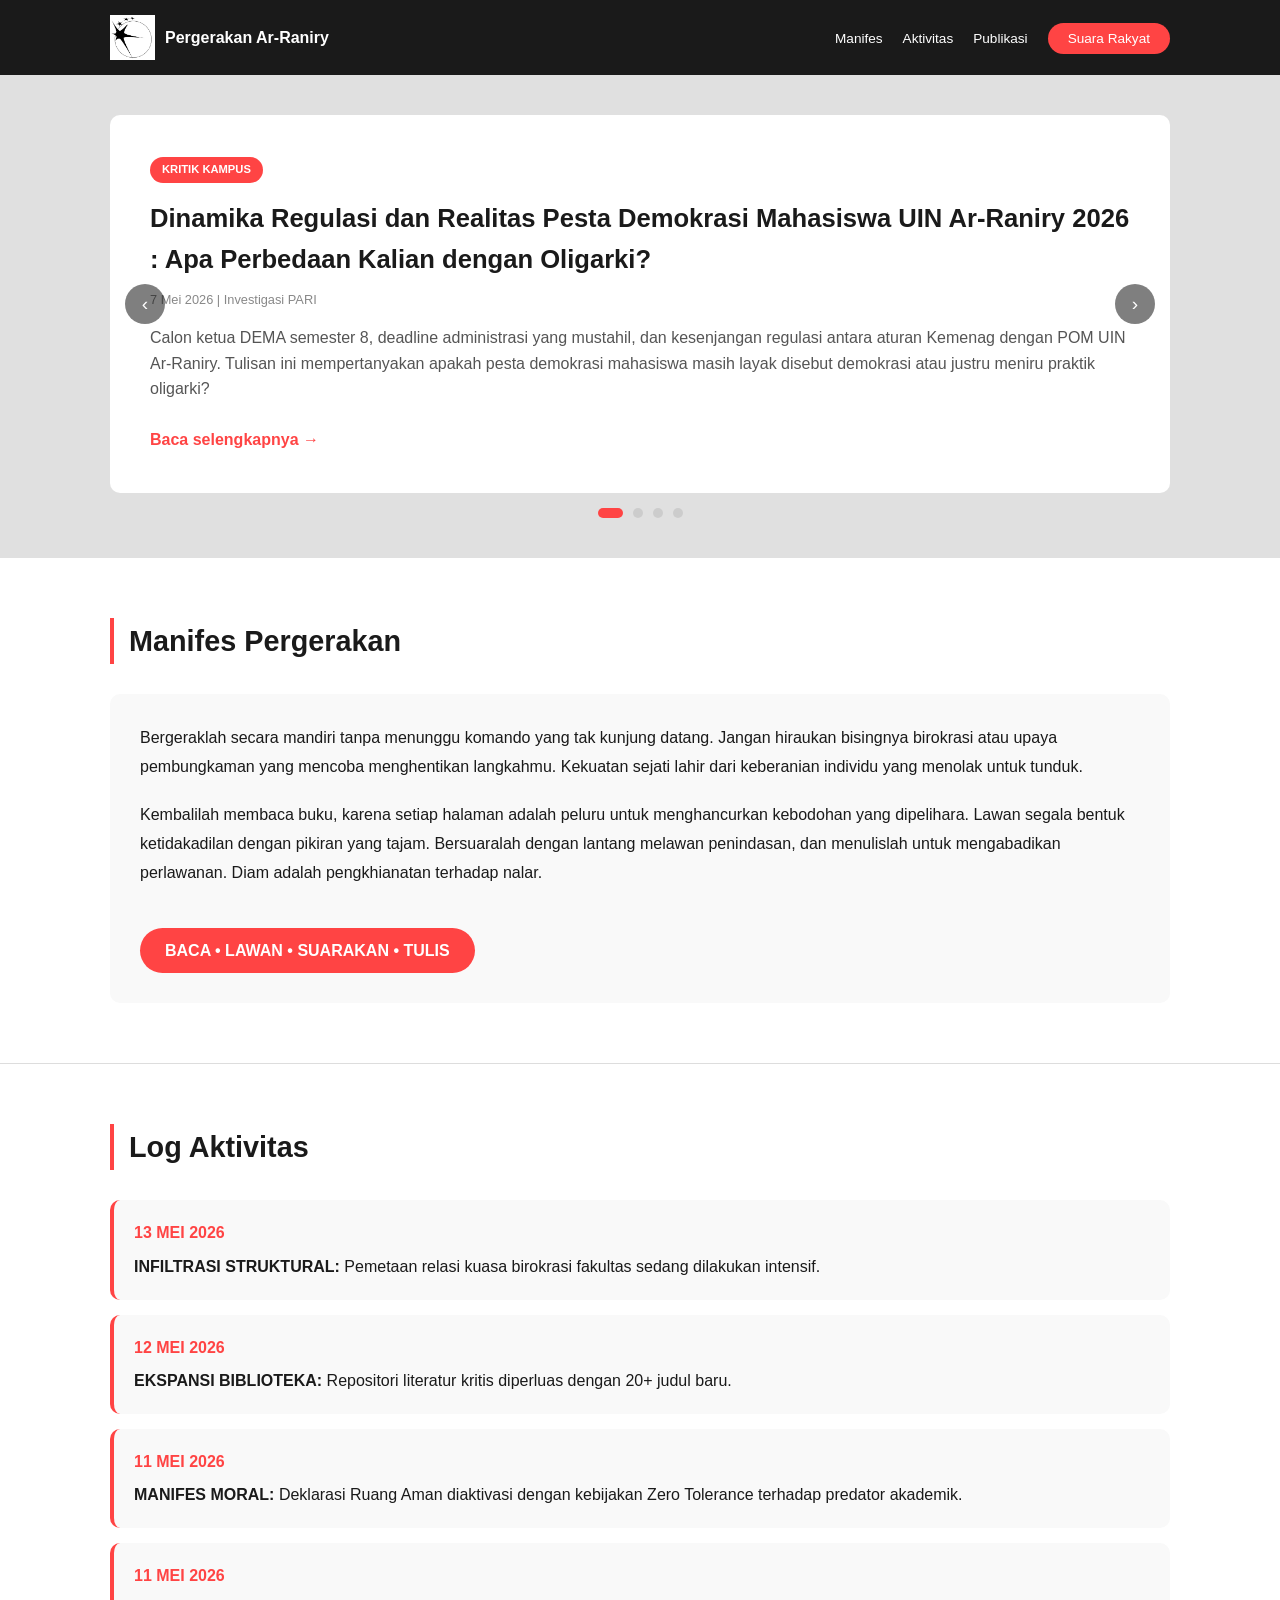
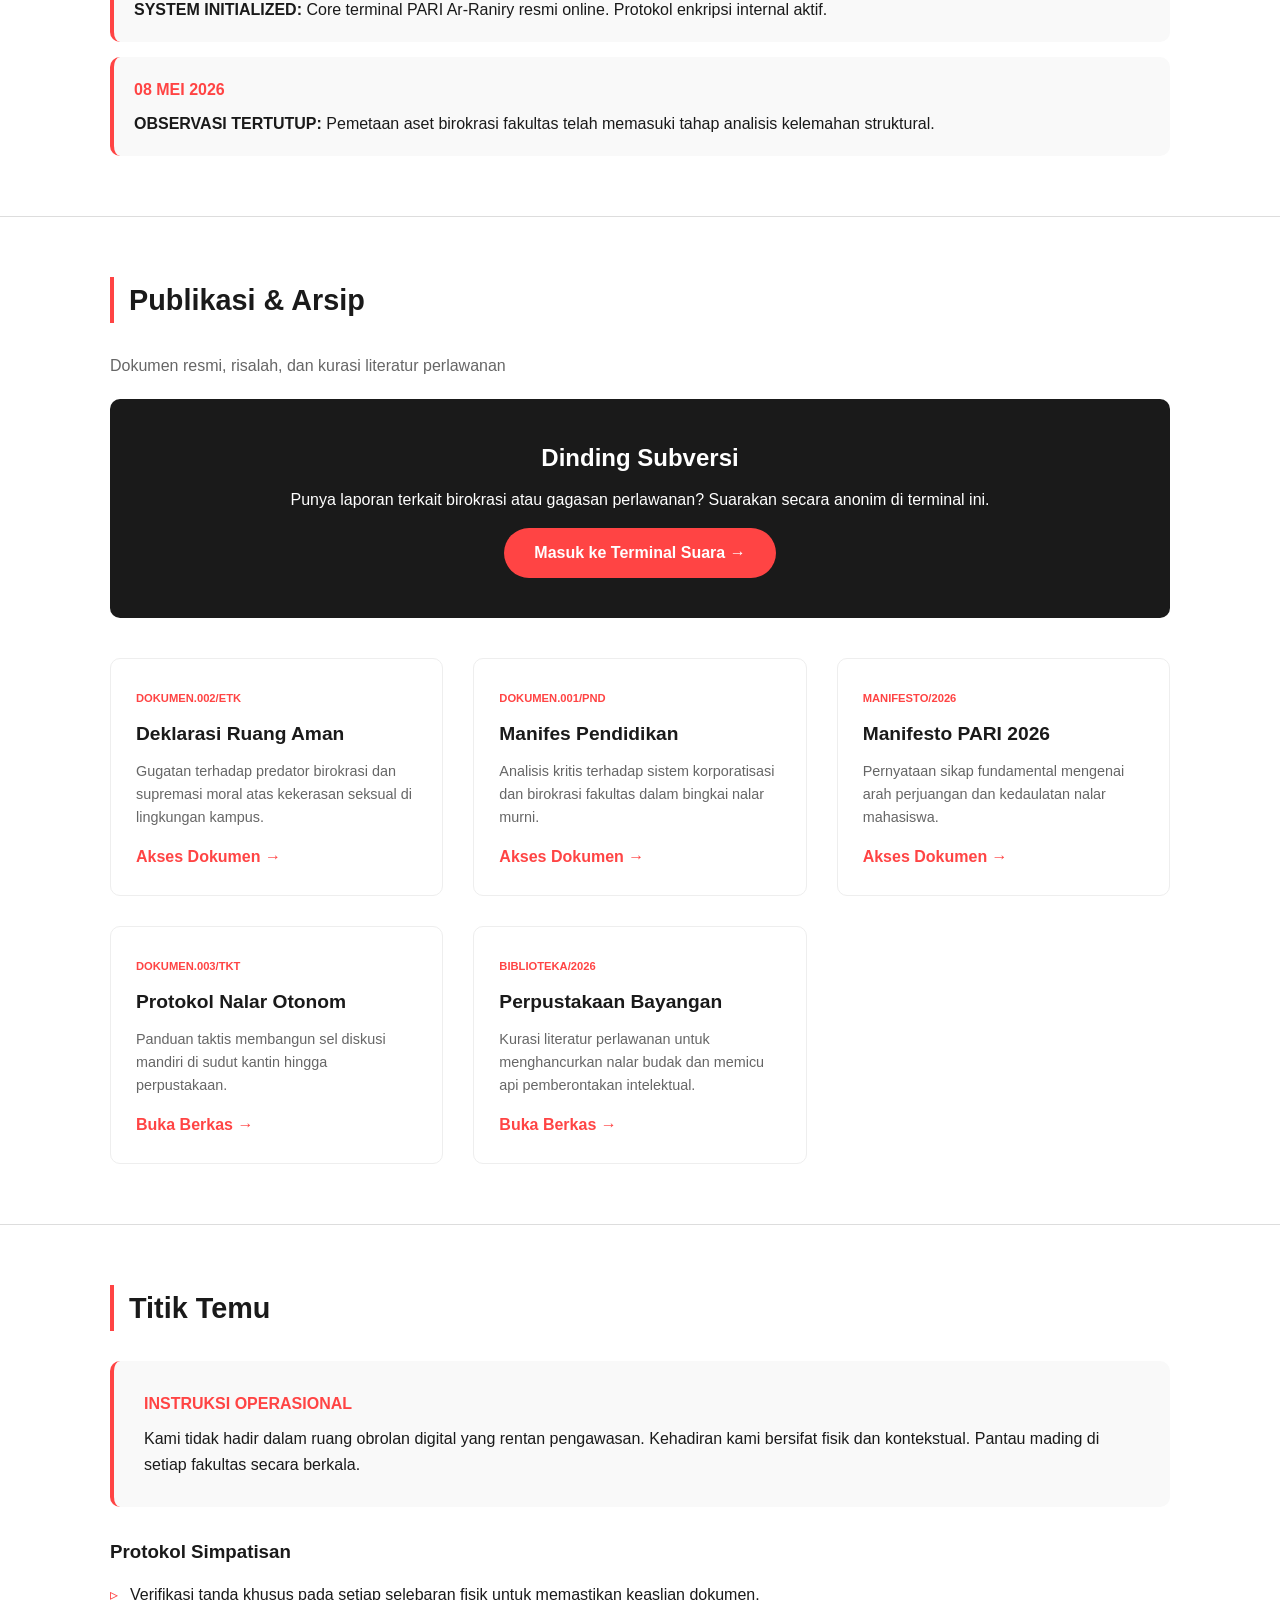
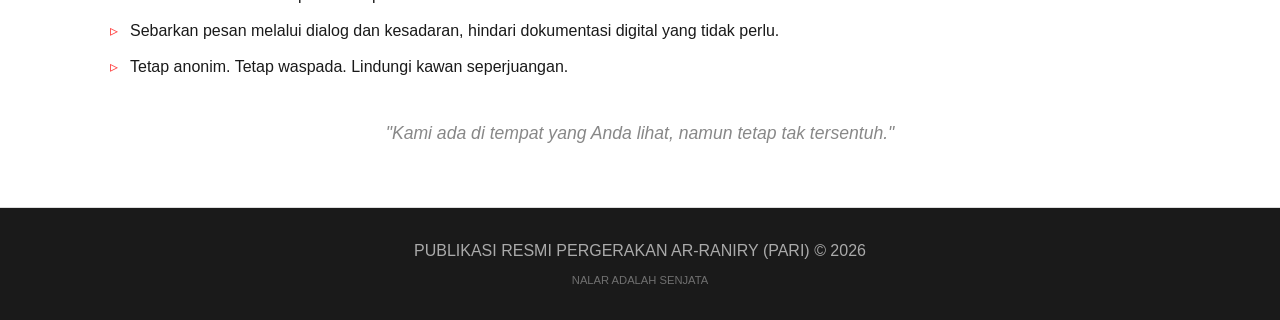
==== commit e3a5b938: "Update index.html" ====
--- a/index.html
+++ b/index.html
@@ -451,45 +451,55 @@
 <main>
 
     <!-- SLIDER -->
-    <section class="hero-slider">
-        <div class="container">
-            <div class="slider-container">
-                <div class="slider-track" id="sliderTrack">
-                    <div class="slide">
-                        <span class="slide-category">KONTROVERSI</span>
-                        <h1>Dana BEM Tembus Ratusan Juta, Kemana Alirannya?</h1>
-                        <div class="slide-date">14 Mei 2026 | Investigasi PARI</div>
-                        <p class="slide-excerpt">Laporan internal mengungkap ketidakjelasan alokasi dana kemahasiswaan. PARI mendesak audit transparan dan keterbukaan informasi publik.</p>
-                        <a href="#" class="read-more">Baca selengkapnya →</a>
-                    </div>
-                    <div class="slide">
-                        <span class="slide-category">KEBOCORAN</span>
-                        <h1>Dokumen Rapat Tertutup: Menyoal Kenaikan UKT Sepihak</h1>
-                        <div class="slide-date">12 Mei 2026 | Eksklusif</div>
-                        <p class="slide-excerpt">Notulensi rapat birokrasi yang bocor menunjukkan skema kenaikan biaya kuliah tanpa melibatkan perwakilan mahasiswa. PARI menolak!</p>
-                        <a href="#" class="read-more">Baca selengkapnya →</a>
-                    </div>
-                    <div class="slide">
-                        <span class="slide-category">ALARM</span>
-                        <h1>Kantor Fakultas Jadi Tempat Praktik Nepotisme?</h1>
-                        <div class="slide-date">10 Mei 2026 | Laporan Khusus</div>
-                        <p class="slide-excerpt">Data menunjukkan pola rekrutmen tendensius berdasarkan relasi kekerabatan. PARI menyoroti pentingnya meritokrasi di kampus.</p>
-                        <a href="#" class="read-more">Baca selengkapnya →</a>
-                    </div>
-                    <div class="slide">
-                        <span class="slide-category">PEMBUNGKAMAN</span>
-                        <h1>Dosen vs Mahasiswa: Larangan Diskusi Kelas</h1>
-                        <div class="slide-date">8 Mei 2026 | Keadilan Kampus</div>
-                        <p class="slide-excerpt">Mahasiswa dilarang menyuarakan pendapat di ruang kuliah dengan ancaman nilai rendah. PARI mendokumentasikan praktik intimidasi akademik.</p>
-                        <a href="#" class="read-more">Baca selengkapnya →</a>
-                    </div>
-                </div>
-                <button class="slider-btn slider-prev" id="prevBtn">‹</button>
-                <button class="slider-btn slider-next" id="nextBtn">›</button>
-            </div>
-            <div class="slider-dots" id="sliderDots"></div>
+    <!-- SLIDER BERITA KONTROVERSIAL - VERSI UPDATE -->
+<section class="hero-slider">
+    <div class="container">
+        <div class="slider-container">
+            <div class="slider-track" id="sliderTrack">
+                
+                <!-- Slide 1 - Kritik Kampus UIN Ar-Raniry -->
+                <div class="slide">
+                    <span class="slide-category">KRITIK KAMPUS</span>
+                    <h1>Dinamika Regulasi dan Realitas Pesta Demokrasi Mahasiswa UIN Ar-Raniry 2026 : Apa Perbedaan Kalian dengan Oligarki?</h1>
+                    <div class="slide-date">7 Mei 2026 | Investigasi PARI</div>
+                    <p class="slide-excerpt">Calon ketua DEMA semester 8, deadline administrasi yang mustahil, dan kesenjangan regulasi antara aturan Kemenag dengan POM UIN Ar-Raniry. Tulisan ini mempertanyakan apakah pesta demokrasi mahasiswa masih layak disebut demokrasi atau justru meniru praktik oligarki?</p>
+                    <a href="https://sumberpost.com/2026/05/07/dinamika-regulasi-dan-realitas-pesta-demokrasi-mahasiswa-uin-ar-raniry-2026-apa-perbedaan-kalian-dengan-oligarki/" target="_blank" class="read-more">Baca selengkapnya →</a>
+                </div>
+                
+                <!-- Slide 2 - Aksi Rakyat Aceh -->
+                <div class="slide">
+                    <span class="slide-category">AKSI RAKYAT</span>
+                    <h1>Aliansi Rakyat Aceh Dirikan Posko Perjuangan di Kantor Gubernur Tolak JKA</h1>
+                    <div class="slide-date">13 Mei 2026 | Solidaritas</div>
+                    <p class="slide-excerpt">Massa Aliansi Rakyat Aceh mendirikan posko perjuangan di depan Kantor Gubernur dan mengancam menyegel kantor jika Pergub JKA tidak dicabut. Mereka mengajak seluruh elemen mahasiswa dan BEM se-Aceh untuk bergabung dalam perjuangan ini.</p>
+                    <a href="https://aceh.tribunnews.com/nanggroe/1025261/aliansi-rakyat-aceh-dirikan-posko-perjuangan-di-kantor-gubernur" target="_blank" class="read-more">Baca selengkapnya →</a>
+                </div>
+                
+                <!-- Slide 3 - Internasional Tolak Trump -->
+                <div class="slide">
+                    <span class="slide-category">INTERNASIONAL</span>
+                    <h1>Pernyataan Bersama 50+ Organisasi: Tolak Kehadiran Trump di KTT ASEAN!</h1>
+                    <div class="slide-date">31 Oktober 2025 | Anti-Imperialisme</div>
+                    <p class="slide-excerpt">Puluhan organisasi dari Asia Tenggara, Australia, AS, Palestina, hingga Hong Kong menandatangani pernyataan bersama menuntut pemerintah Malaysia menolak kehadiran Trump di KTT ASEAN. Tuntutan meliputi penghentian dukungan AS terhadap genosida di Gaza dan penutupan pangkalan militer AS di Asia Tenggara.</p>
+                    <a href="https://www.arahjuang.com/2025/10/31/pernyataan-bersama-organisasi-internasional-menolak-kehadiran-trump-di-ktt-asean/" target="_blank" class="read-more">Baca selengkapnya →</a>
+                </div>
+                
+                <!-- Slide 4 - Teori Gramsci -->
+                <div class="slide">
+                    <span class="slide-category">TEORI PERGERAKAN</span>
+                    <h1>Menyoal Pemikiran Gramsci: Hegemoni, Intelektual Organik, dan Perang Posisi</h1>
+                    <div class="slide-date">22 Januari 2026 | Wawasan</div>
+                    <p class="slide-excerpt">Artikel ini mengupas tuntas konsep-konsep kunci Antonio Gramsci yang sering disalahartikan: hegemoni sebagai kepemimpinan moral-intelektual, intelektual organik, dan strategi "perang posisi" dalam merebut kekuasaan di masyarakat sipil. Bacaan wajib bagi aktivis pergerakan.</p>
+                    <a href="https://www.arahjuang.com/2026/01/22/menyoal-pemikiran-gramsci/" target="_blank" class="read-more">Baca selengkapnya →</a>
+                </div>
+
+            </div>
+            <button class="slider-btn slider-prev" id="prevBtn">‹</button>
+            <button class="slider-btn slider-next" id="nextBtn">›</button>
         </div>
-    </section>
+        <div class="slider-dots" id="sliderDots"></div>
+    </div>
+</section>
 
     <!-- MANIFES -->
     <section id="manifes" class="content">
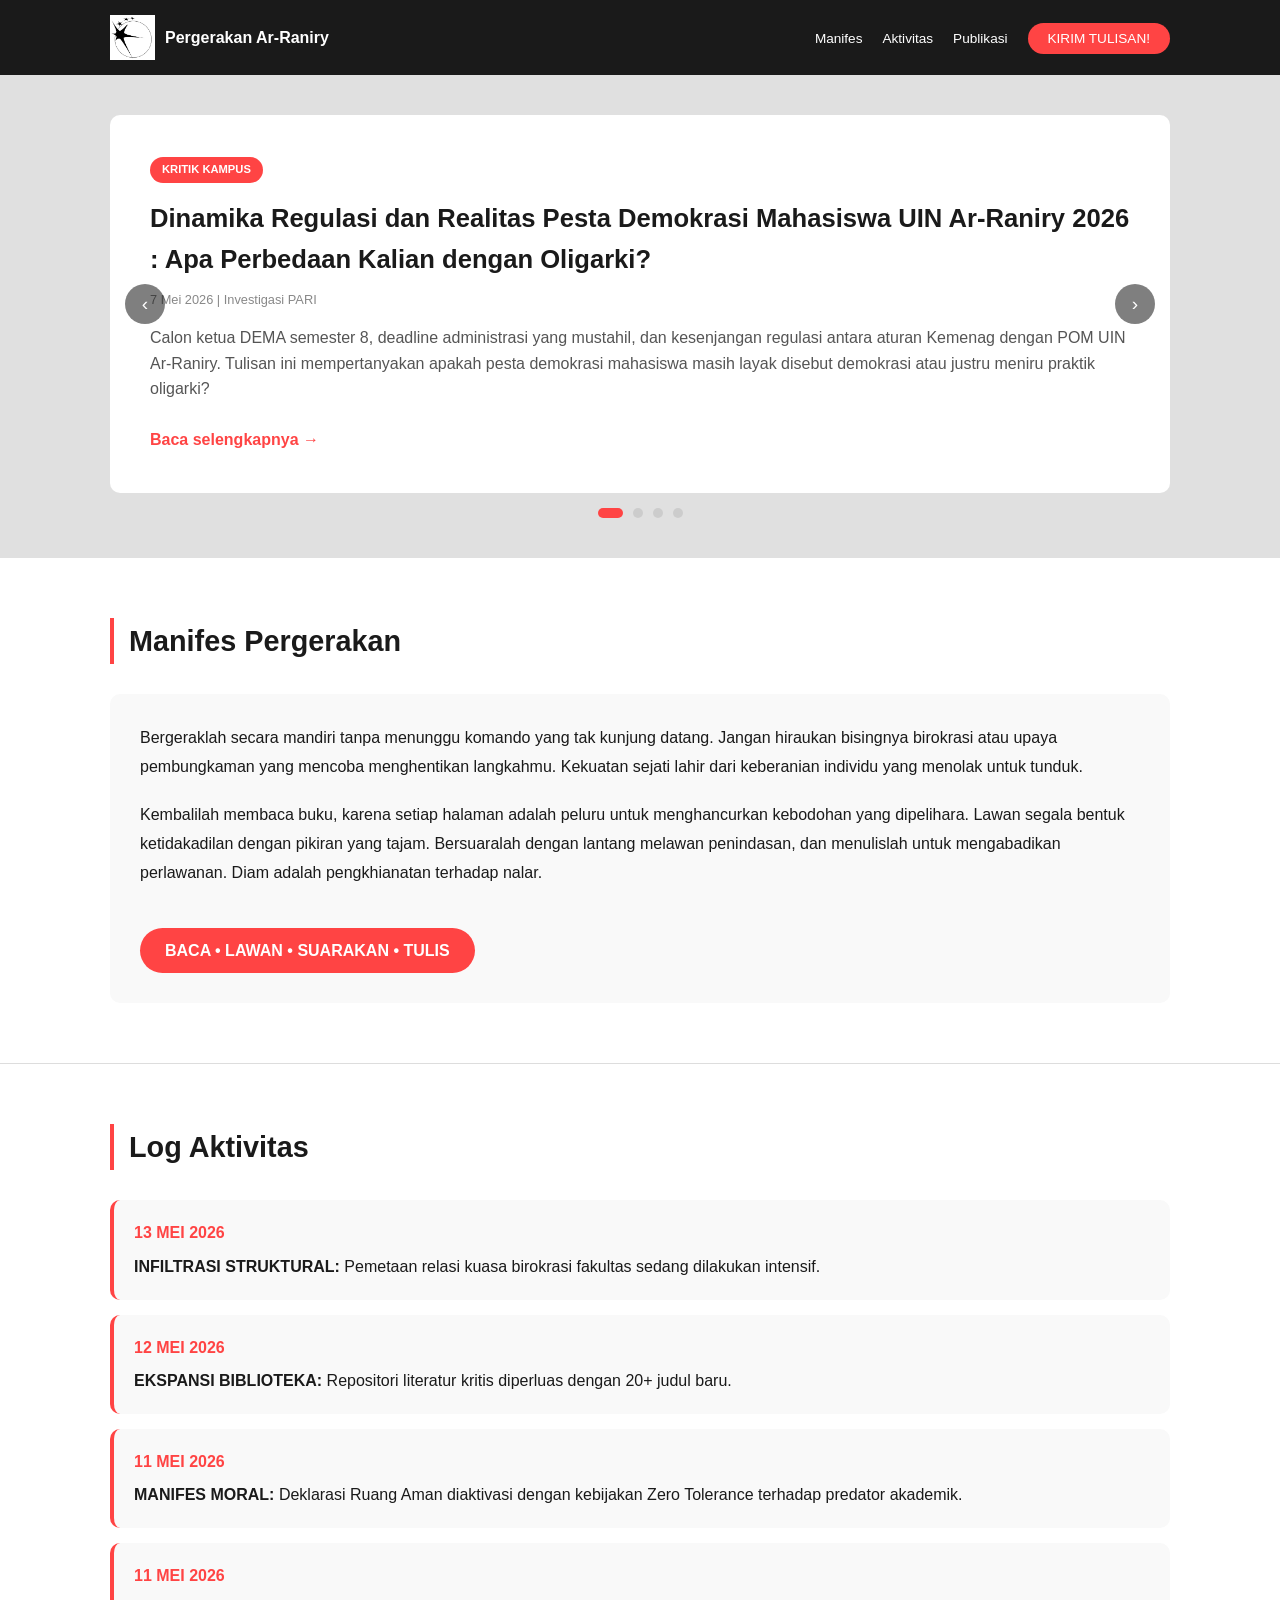
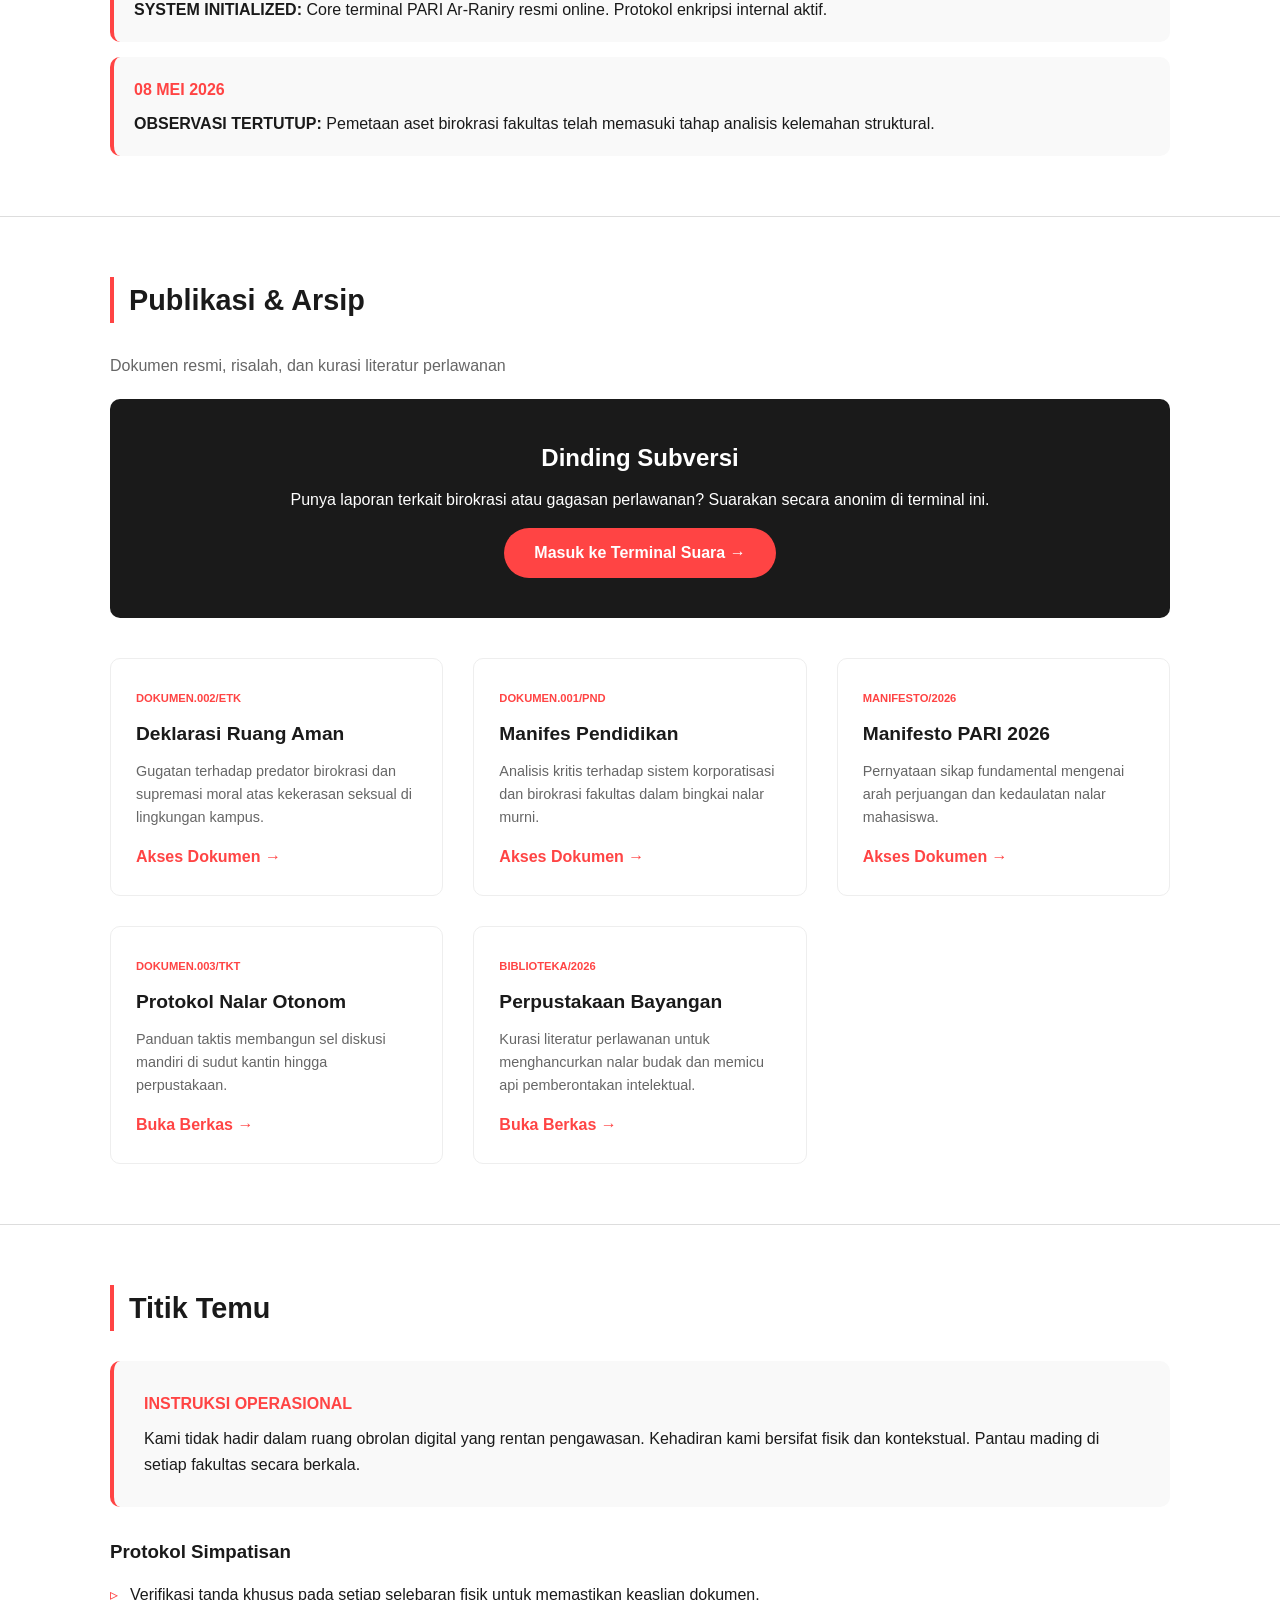
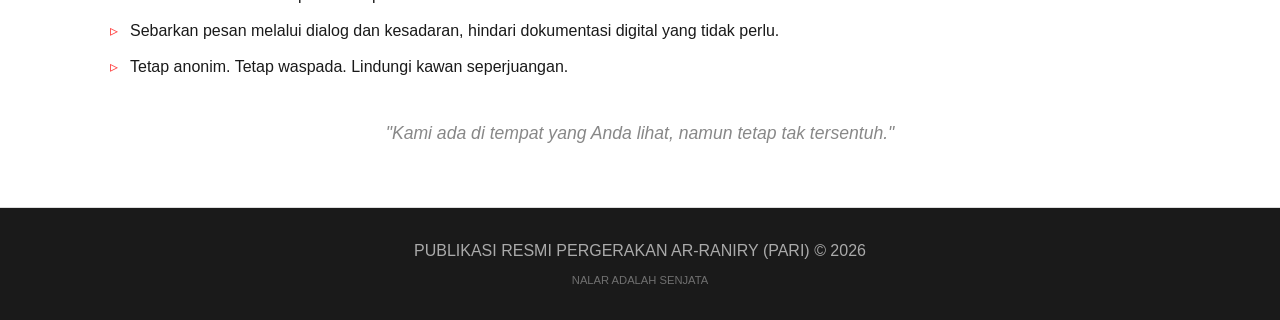
==== commit 23a00034: "Update index.html" ====
--- a/index.html
+++ b/index.html
@@ -442,7 +442,7 @@
                 <li><a href="#manifes">Manifes</a></li>
                 <li><a href="#log">Aktivitas</a></li>
                 <li><a href="#karya">Publikasi</a></li>
-                <li><a href="suara-rakyat.html" class="nav-highlight">Suara Rakyat</a></li>
+                <li><a href="suara-rakyat.html" class="nav-highlight">KIRIM TULISAN!</a></li>
             </ul>
         </nav>
     </div>
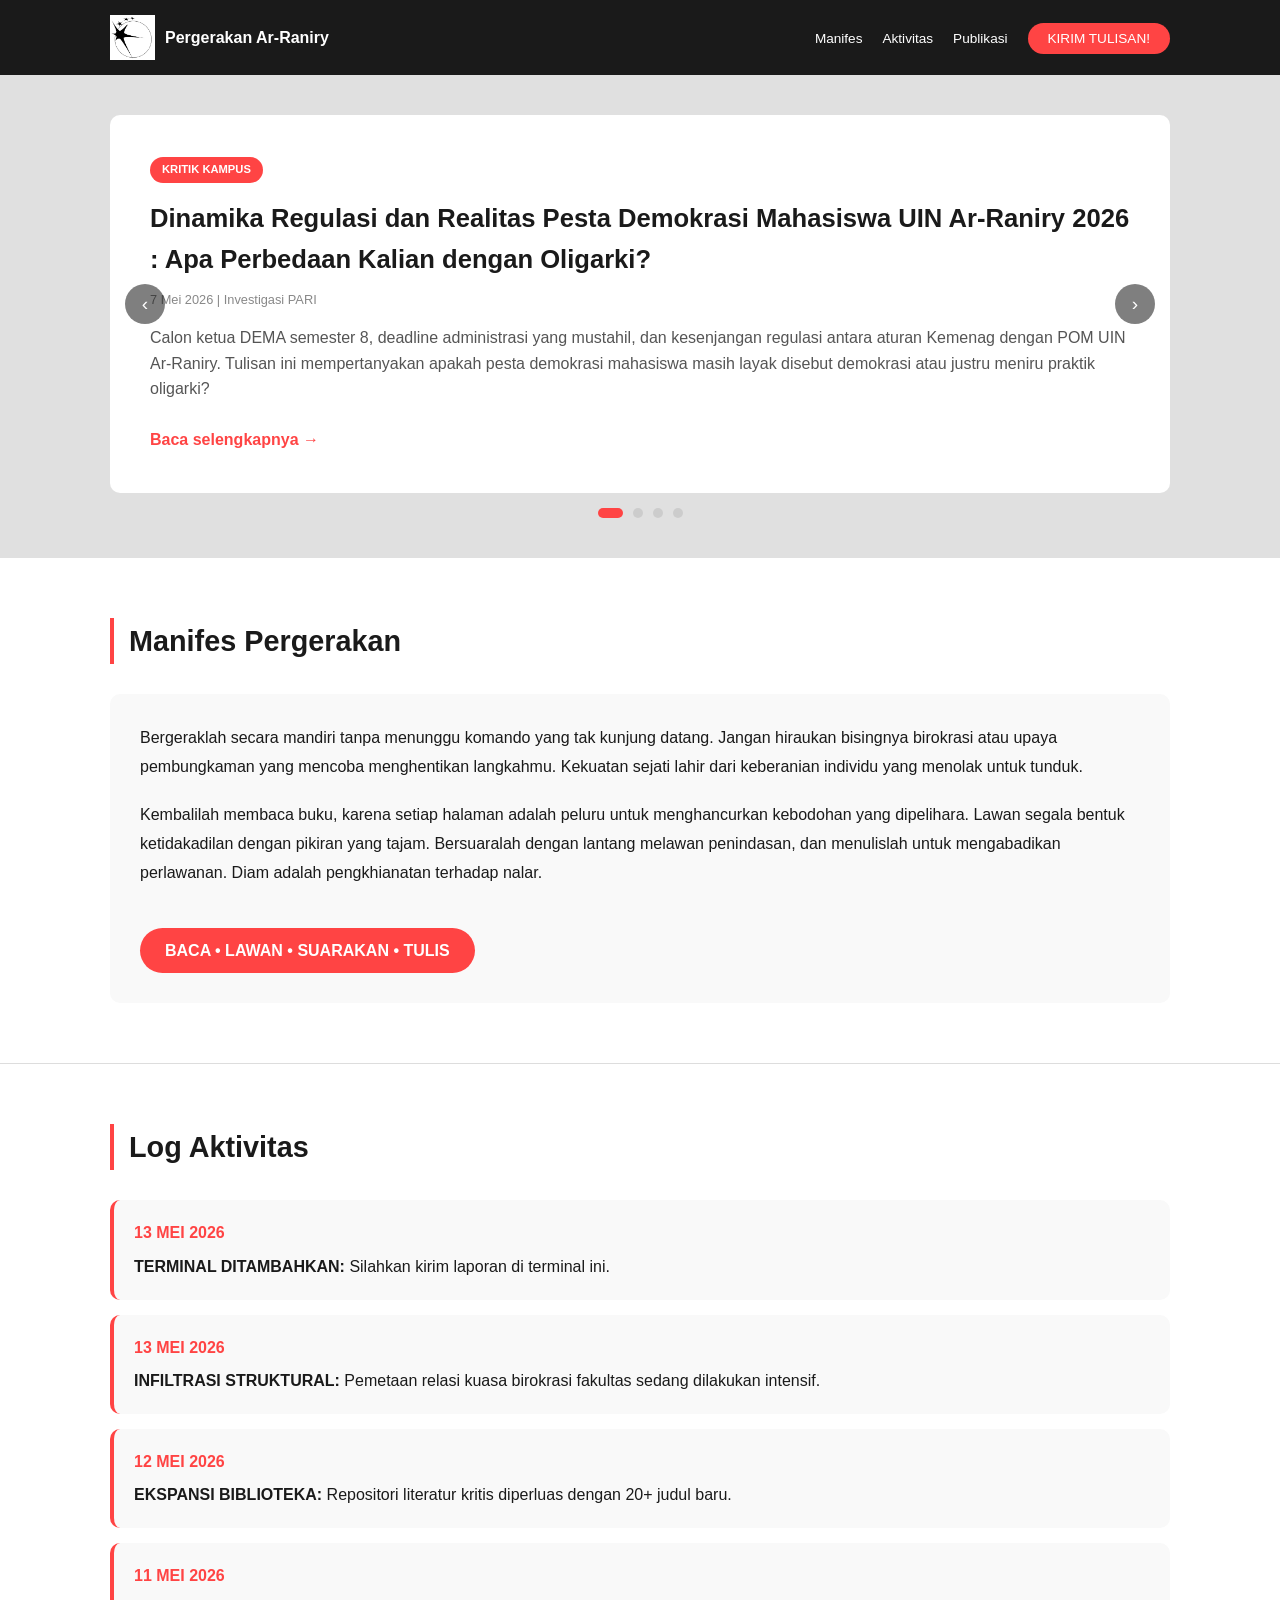
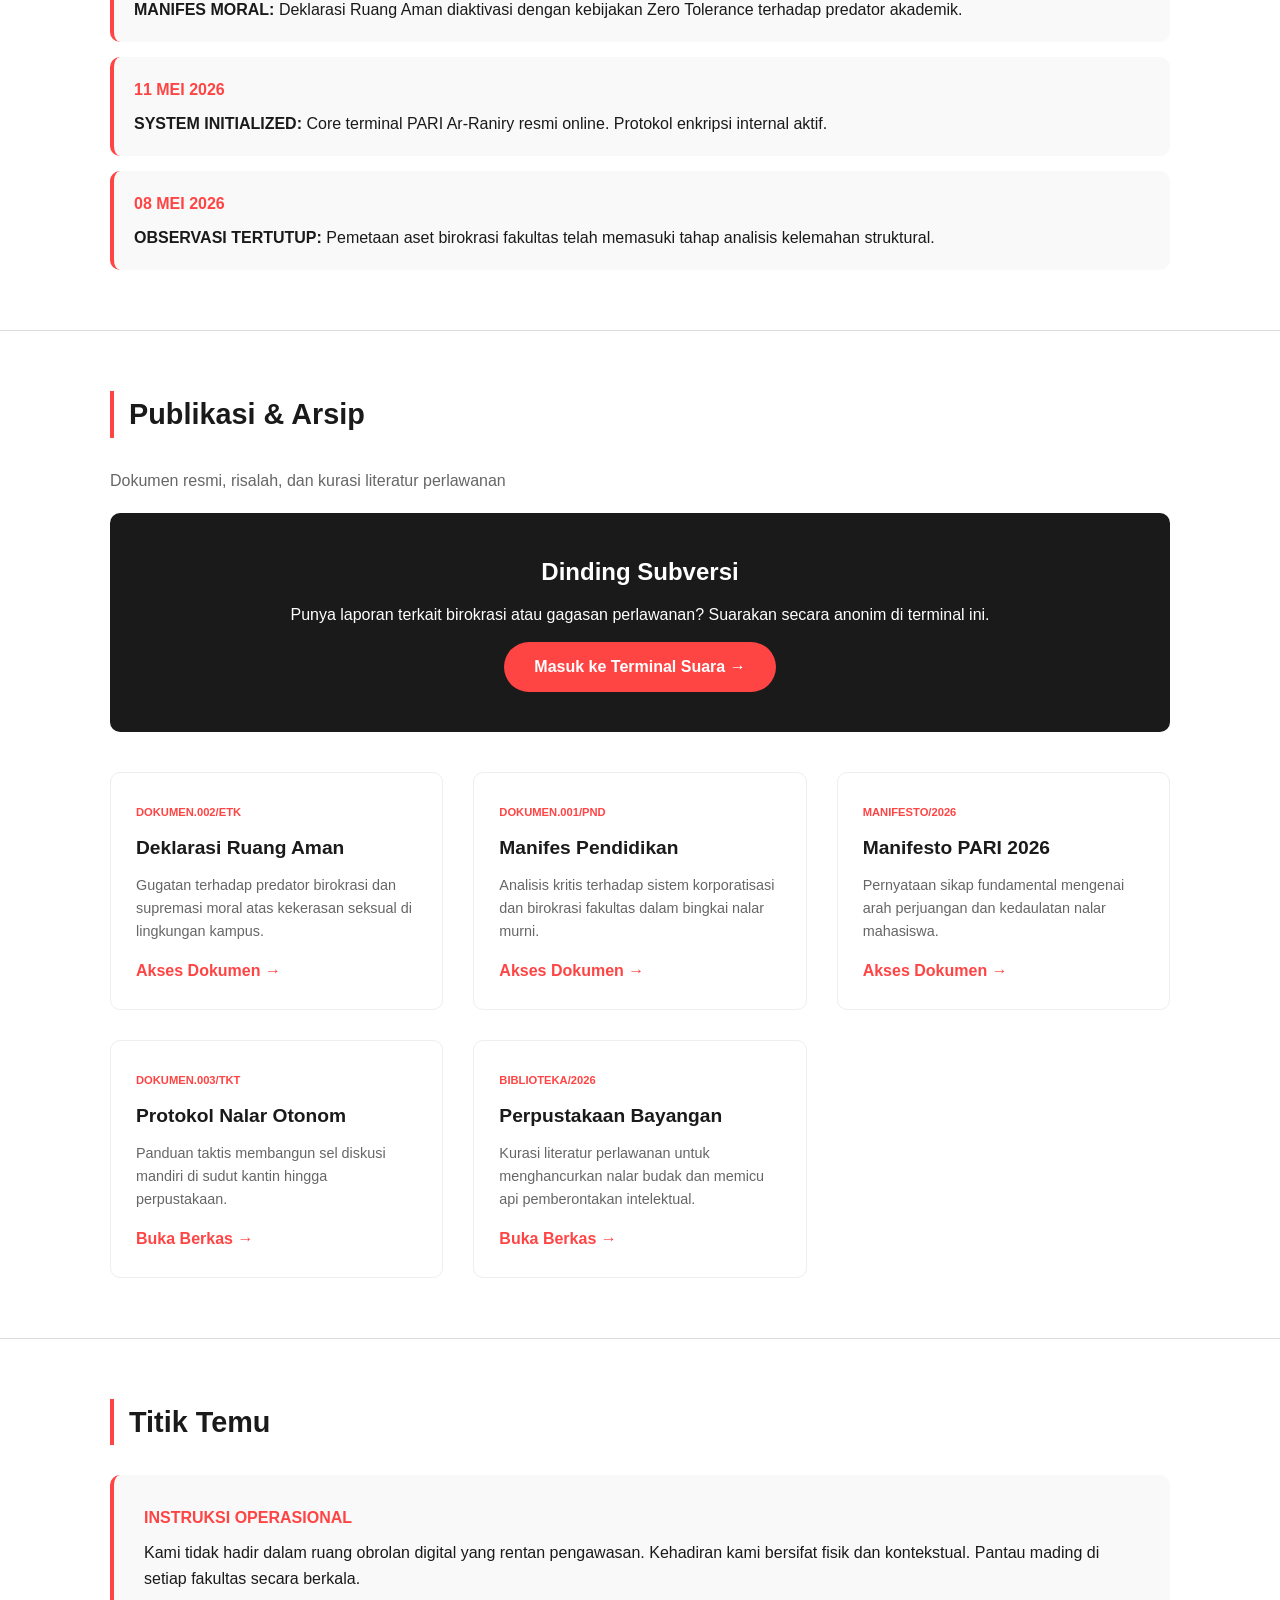
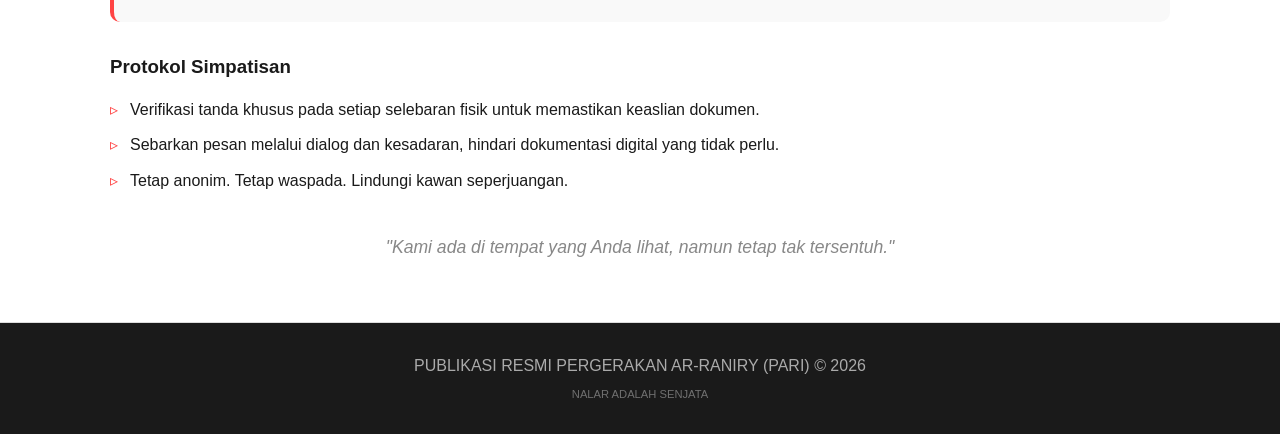
==== commit 1c92e0e8: "Update index.html" ====
--- a/index.html
+++ b/index.html
@@ -520,6 +520,10 @@
             <div class="log-list">
                 <div class="log-item">
                     <span class="date">13 MEI 2026</span>
+                    <p><strong>TERMINAL DITAMBAHKAN:</strong> Silahkan kirim laporan di terminal ini.</p>
+                </div>
+                <div class="log-item">
+                    <span class="date">13 MEI 2026</span>
                     <p><strong>INFILTRASI STRUKTURAL:</strong> Pemetaan relasi kuasa birokrasi fakultas sedang dilakukan intensif.</p>
                 </div>
                 <div class="log-item">
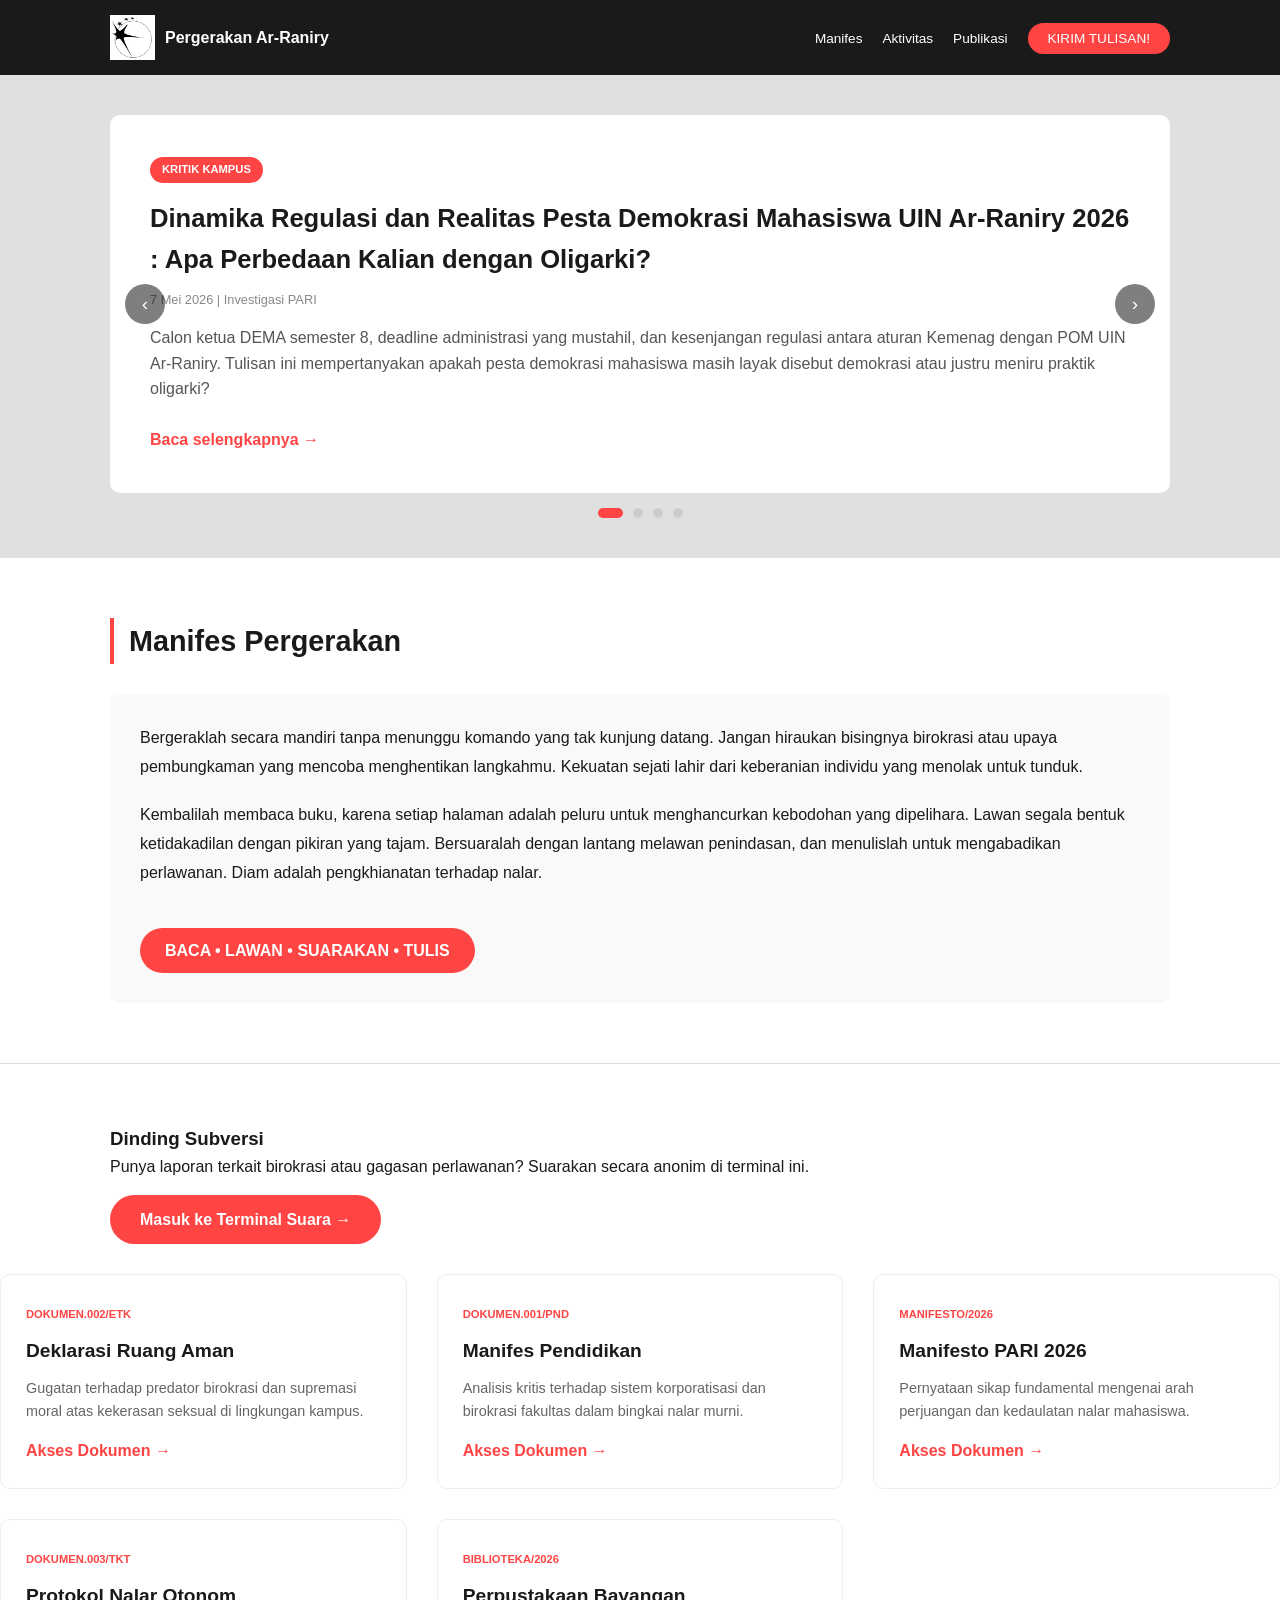
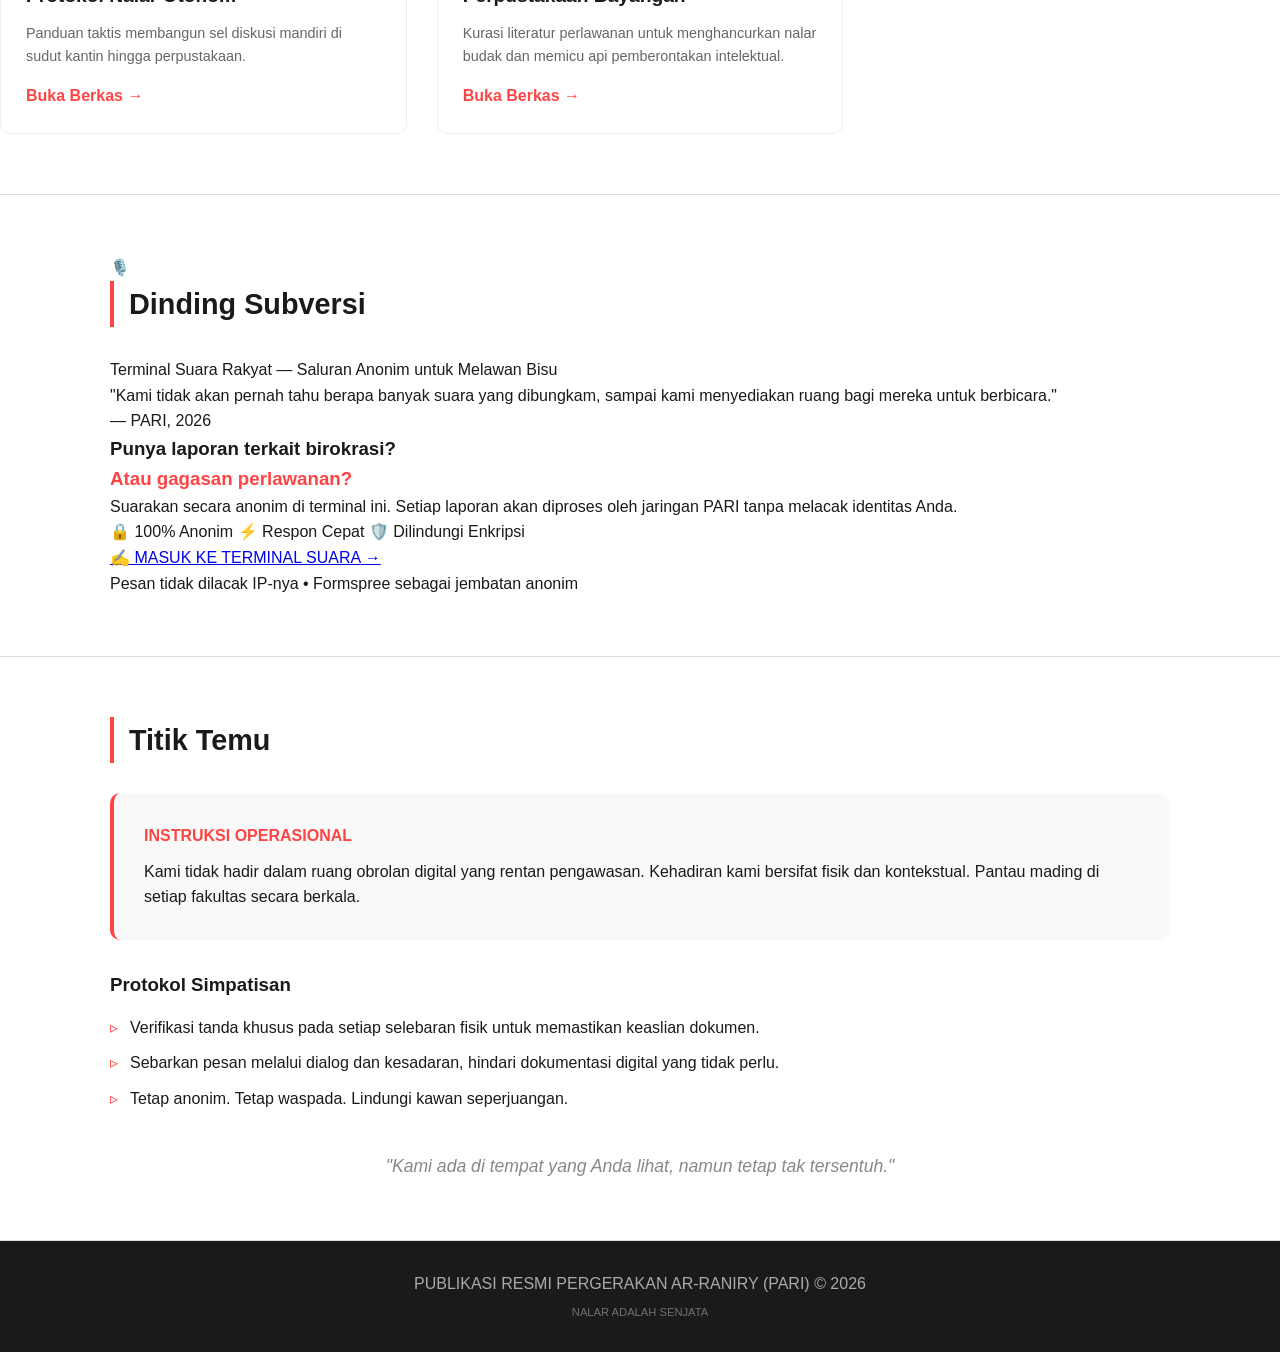
==== commit 9ec26787: "Update index.html" ====
--- a/index.html
+++ b/index.html
@@ -513,46 +513,10 @@
         </div>
     </section>
 
-    <!-- LOG AKTIVITAS -->
-    <section id="log" class="content">
-        <div class="container">
-            <h2>Log Aktivitas</h2>
-            <div class="log-list">
-                <div class="log-item">
-                    <span class="date">13 MEI 2026</span>
-                    <p><strong>TERMINAL DITAMBAHKAN:</strong> Silahkan kirim laporan di terminal ini.</p>
-                </div>
-                <div class="log-item">
-                    <span class="date">13 MEI 2026</span>
-                    <p><strong>INFILTRASI STRUKTURAL:</strong> Pemetaan relasi kuasa birokrasi fakultas sedang dilakukan intensif.</p>
-                </div>
-                <div class="log-item">
-                    <span class="date">12 MEI 2026</span>
-                    <p><strong>EKSPANSI BIBLIOTEKA:</strong> Repositori literatur kritis diperluas dengan 20+ judul baru.</p>
-                </div>
-                <div class="log-item">
-                    <span class="date">11 MEI 2026</span>
-                    <p><strong>MANIFES MORAL:</strong> Deklarasi Ruang Aman diaktivasi dengan kebijakan Zero Tolerance terhadap predator akademik.</p>
-                </div>
-                <div class="log-item">
-                    <span class="date">11 MEI 2026</span>
-                    <p><strong>SYSTEM INITIALIZED:</strong> Core terminal PARI Ar-Raniry resmi online. Protokol enkripsi internal aktif.</p>
-                </div>
-                <div class="log-item">
-                    <span class="date">08 MEI 2026</span>
-                    <p><strong>OBSERVASI TERTUTUP:</strong> Pemetaan aset birokrasi fakultas telah memasuki tahap analisis kelemahan struktural.</p>
-                </div>
-            </div>
-        </div>
-    </section>
-
     <!-- PUBLIKASI & ARSIP -->
     <section id="karya" class="content">
         <div class="container">
-            <h2>Publikasi & Arsip</h2>
-            <p style="margin-bottom: 20px; color: #666;">Dokumen resmi, risalah, dan kurasi literatur perlawanan</p>
-
-            <div class="transmission-banner">
+            
                 <h3>Dinding Subversi</h3>
                 <p>Punya laporan terkait birokrasi atau gagasan perlawanan? Suarakan secara anonim di terminal ini.</p>
                 <a href="suara-rakyat.html" class="btn-pari">Masuk ke Terminal Suara →</a>
@@ -588,6 +552,44 @@
                     <h3>Perpustakaan Bayangan</h3>
                     <p>Kurasi literatur perlawanan untuk menghancurkan nalar budak dan memicu api pemberontakan intelektual.</p>
                     <a href="archive-literasi.html" class="btn-link">Buka Berkas →</a>
+                </div>
+            </div>
+        </div>
+    </section>
+    
+        <!-- ========== DINDING SUBVERSI - SECTION KHUSUS ========== -->
+    <section class="content subversi-section">
+        <div class="container">
+            <div class="subversi-wrapper">
+                <div class="subversi-icon">🎙️</div>
+                <h2 class="subversi-title">Dinding Subversi</h2>
+                <p class="subversi-subtitle">Terminal Suara Rakyat — Saluran Anonim untuk Melawan Bisu</p>
+                
+                <div class="subversi-card">
+                    <div class="subversi-quote">
+                        <p>"Kami tidak akan pernah tahu berapa banyak suara yang dibungkam, sampai kami menyediakan ruang bagi mereka untuk berbicara."</p>
+                        <span>— PARI, 2026</span>
+                    </div>
+                    
+                    <div class="subversi-content">
+                        <div class="subversi-text">
+                            <h3>Punya laporan terkait birokrasi?</h3>
+                            <h3 style="color: #ff4444;">Atau gagasan perlawanan?</h3>
+                            <p>Suarakan secara anonim di terminal ini. Setiap laporan akan diproses oleh jaringan PARI tanpa melacak identitas Anda.</p>
+                            <div class="subversi-features">
+                                <span>🔒 100% Anonim</span>
+                                <span>⚡ Respon Cepat</span>
+                                <span>🛡️ Dilindungi Enkripsi</span>
+                            </div>
+                        </div>
+                        <div class="subversi-button">
+                            <a href="suara-rakyat.html" class="btn-subversi">
+                                <span>✍️ MASUK KE TERMINAL SUARA</span>
+                                <span class="arrow">→</span>
+                            </a>
+                            <p class="secure-note">Pesan tidak dilacak IP-nya • Formspree sebagai jembatan anonim</p>
+                        </div>
+                    </div>
                 </div>
             </div>
         </div>
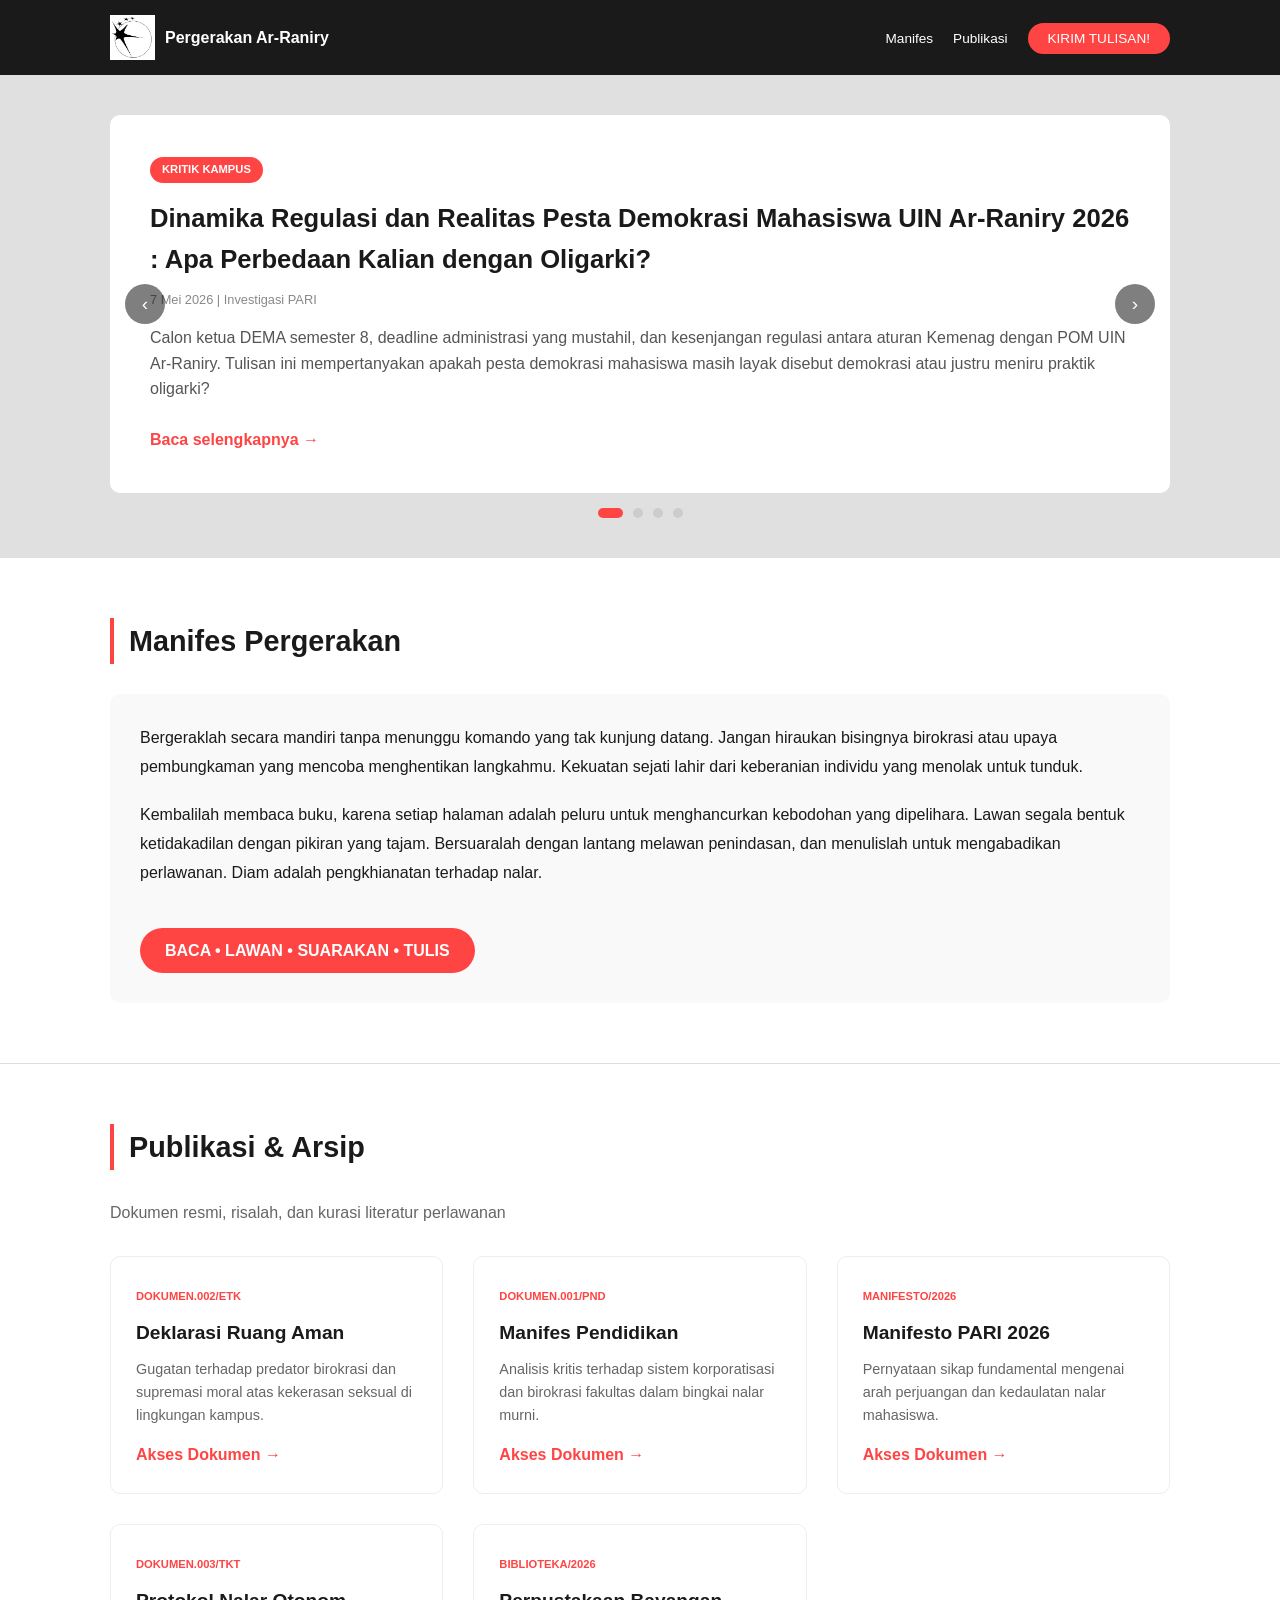
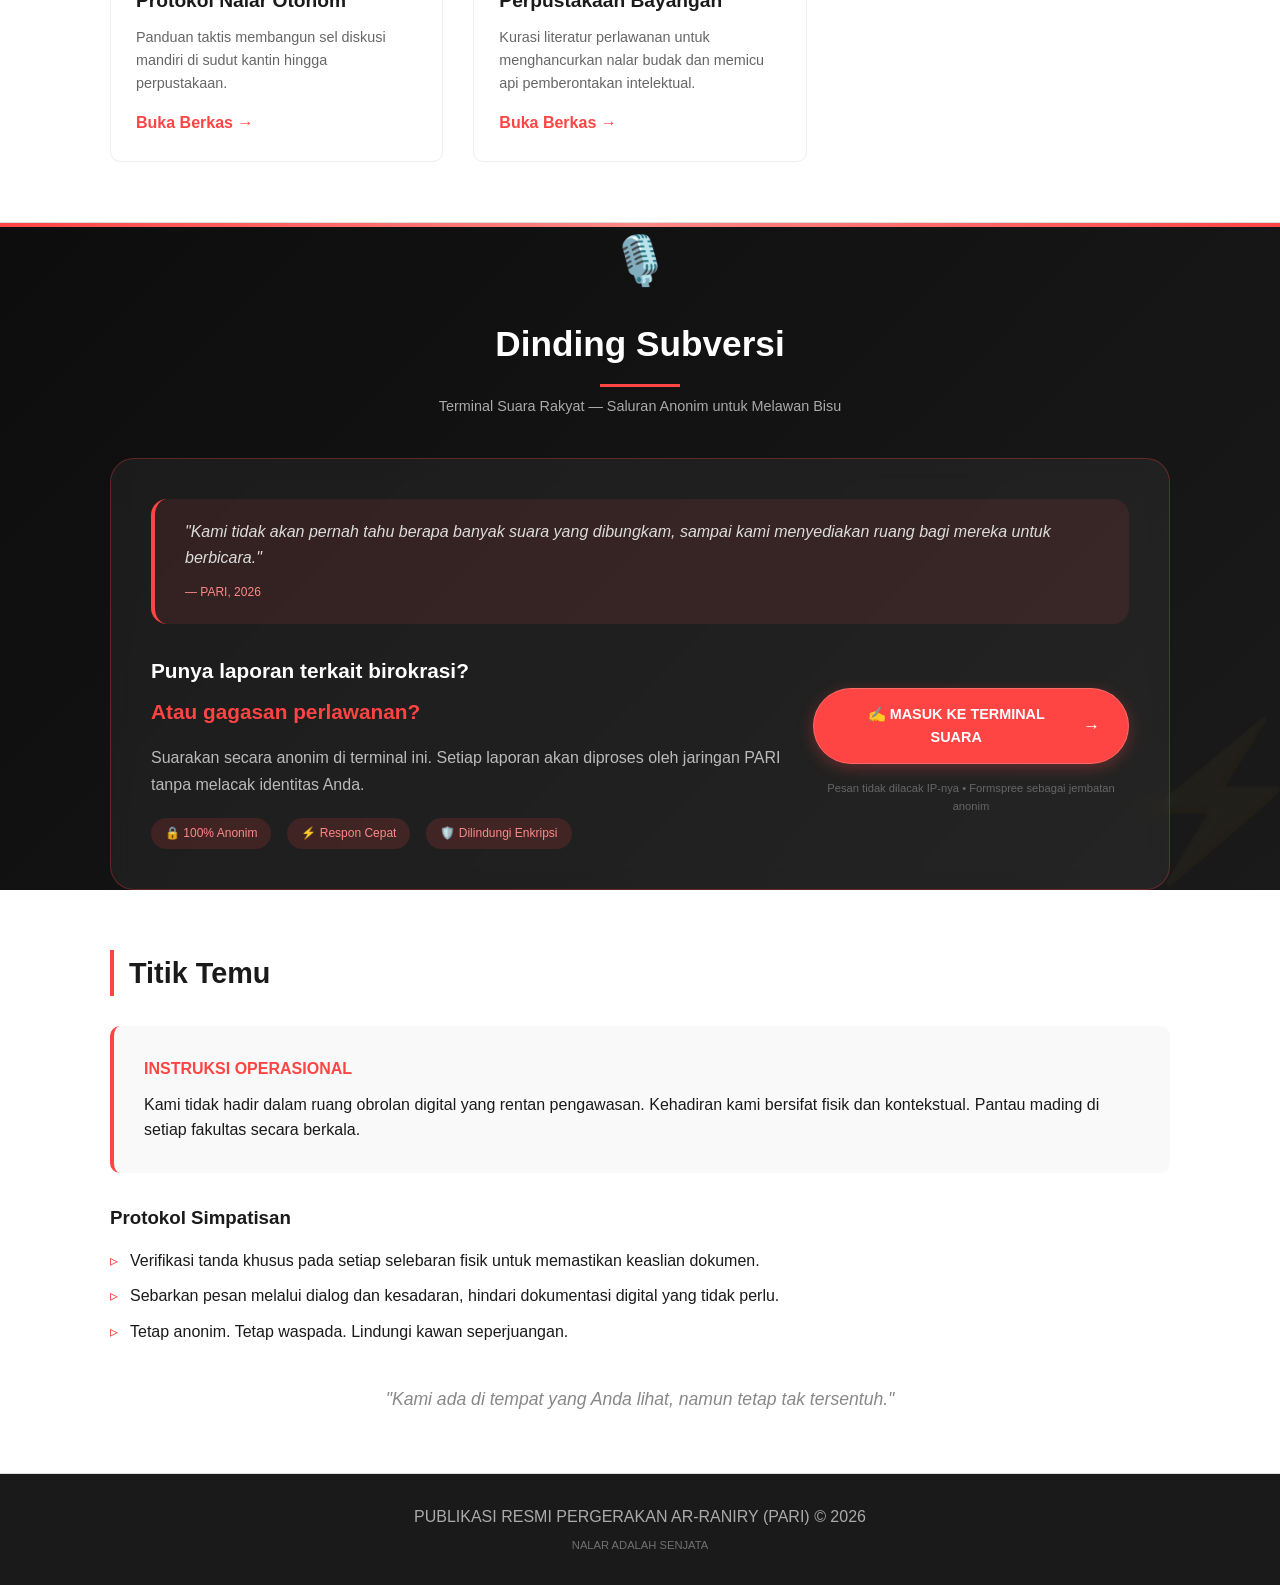
==== commit 23ee1eba: "Update index.html" ====
--- a/index.html
+++ b/index.html
@@ -6,7 +6,7 @@
     <title>PARI | Pergerakan Ar-Raniry - Kedaulatan Nalar</title>
     <link rel="icon" type="image/png" href="LOGO_PARI.png">
     <style>
-        /* ========== CSS INTERNAL - LANGSUNG DI DALAM HTML ========== */
+        /* ========== CSS INTERNAL - VERSI FINAL ========== */
         * {
             margin: 0;
             padding: 0;
@@ -60,11 +60,6 @@
             font-size: 1rem;
         }
 
-        .logo-text a {
-            color: white;
-            text-decoration: none;
-        }
-
         .nav-links {
             display: flex;
             list-style: none;
@@ -78,6 +73,7 @@
             font-weight: 500;
             font-size: 0.85rem;
             padding: 8px 0;
+            transition: color 0.2s;
         }
 
         .nav-links li a:hover {
@@ -170,6 +166,7 @@
             cursor: pointer;
             font-size: 1.2rem;
             z-index: 10;
+            transition: background 0.2s;
         }
 
         .slider-btn:hover {
@@ -192,6 +189,7 @@
             background: #ccc;
             border-radius: 50%;
             cursor: pointer;
+            transition: all 0.2s;
         }
 
         .dot.active {
@@ -214,6 +212,7 @@
             padding-left: 15px;
         }
 
+        /* Manifes */
         .manifes-box {
             background: #f9f9f9;
             padding: 30px;
@@ -235,27 +234,6 @@
             margin-top: 20px;
         }
 
-        /* Log Aktivitas */
-        .log-list {
-            display: flex;
-            flex-direction: column;
-            gap: 15px;
-        }
-
-        .log-item {
-            background: #f9f9f9;
-            padding: 20px;
-            border-radius: 10px;
-            border-left: 4px solid #ff4444;
-        }
-
-        .date {
-            font-weight: bold;
-            color: #ff4444;
-            display: block;
-            margin-bottom: 8px;
-        }
-
         /* Kartu Publikasi */
         .karya-grid {
             display: grid;
@@ -269,7 +247,7 @@
             padding: 25px;
             border-radius: 10px;
             border: 1px solid #eee;
-            transition: 0.3s;
+            transition: all 0.3s ease;
         }
 
         .karya-card:hover {
@@ -307,37 +285,193 @@
             text-decoration: underline;
         }
 
-        /* Banner */
-        .transmission-banner {
-            background: #1a1a1a;
+        /* ========== DINDING SUBVERSI ========== */
+        .subversi-section {
+            background: linear-gradient(135deg, #0d0d0d 0%, #1a1a1a 100%);
             color: white;
+            position: relative;
+            overflow: hidden;
+        }
+        
+        .subversi-section::before {
+            content: '';
+            position: absolute;
+            top: 0;
+            left: 0;
+            right: 0;
+            height: 4px;
+            background: linear-gradient(90deg, #ff4444, #ff8888, #ff4444);
+        }
+        
+        .subversi-section::after {
+            content: '⚡';
+            position: absolute;
+            bottom: -30px;
+            right: -30px;
+            font-size: 150px;
+            opacity: 0.03;
+            pointer-events: none;
+        }
+        
+        .subversi-wrapper {
+            text-align: center;
+            position: relative;
+            z-index: 2;
+        }
+        
+        .subversi-icon {
+            font-size: 3rem;
+            margin-bottom: 16px;
+            animation: pulse 2s infinite;
+        }
+        
+        @keyframes pulse {
+            0%, 100% { transform: scale(1); opacity: 0.8; }
+            50% { transform: scale(1.1); opacity: 1; }
+        }
+        
+        .subversi-title {
+            font-size: 2.2rem;
+            font-weight: 700;
+            margin-bottom: 8px;
+            border-left: none;
+            padding-left: 0;
+            color: white;
+        }
+        
+        .subversi-title::after {
+            content: '';
+            display: block;
+            width: 80px;
+            height: 3px;
+            background: #ff4444;
+            margin: 12px auto 0;
+        }
+        
+        .subversi-subtitle {
+            color: #aaa;
+            font-size: 0.9rem;
+            margin-bottom: 40px;
+        }
+        
+        .subversi-card {
+            background: rgba(255,255,255,0.05);
+            border-radius: 24px;
             padding: 40px;
+            backdrop-filter: blur(10px);
+            border: 1px solid rgba(255,68,68,0.3);
+            transition: all 0.3s ease;
+        }
+        
+        .subversi-card:hover {
+            border-color: rgba(255,68,68,0.6);
+            box-shadow: 0 10px 30px rgba(255,68,68,0.1);
+        }
+        
+        .subversi-quote {
+            background: rgba(255,68,68,0.1);
+            padding: 20px 30px;
+            border-radius: 16px;
+            margin-bottom: 30px;
+            border-left: 4px solid #ff4444;
+            text-align: left;
+        }
+        
+        .subversi-quote p {
+            font-style: italic;
+            font-size: 1rem;
+            color: #ddd;
+            margin-bottom: 8px;
+        }
+        
+        .subversi-quote span {
+            font-size: 0.75rem;
+            color: #ff8888;
+        }
+        
+        .subversi-content {
+            display: flex;
+            flex-wrap: wrap;
+            gap: 30px;
+            align-items: center;
+            justify-content: space-between;
+        }
+        
+        .subversi-text {
+            flex: 2;
+            text-align: left;
+        }
+        
+        .subversi-text h3 {
+            font-size: 1.3rem;
+            margin-bottom: 8px;
+        }
+        
+        .subversi-text p {
+            color: #bbb;
+            margin: 15px 0 20px;
+            line-height: 1.7;
+        }
+        
+        .subversi-features {
+            display: flex;
+            flex-wrap: wrap;
+            gap: 16px;
+        }
+        
+        .subversi-features span {
+            background: rgba(255,68,68,0.15);
+            padding: 6px 14px;
+            border-radius: 30px;
+            font-size: 0.75rem;
+            color: #ff8888;
+            font-weight: 500;
+        }
+        
+        .subversi-button {
+            flex: 1;
             text-align: center;
-            border-radius: 10px;
-            margin-bottom: 40px;
-        }
-
-        .transmission-banner h3 {
-            margin-bottom: 10px;
-            font-size: 1.5rem;
-        }
-
-        .btn-pari {
+        }
+        
+        .btn-subversi {
+            display: inline-flex;
+            align-items: center;
+            gap: 12px;
             background: #ff4444;
             color: white;
-            padding: 12px 30px;
+            padding: 14px 28px;
+            border-radius: 50px;
             text-decoration: none;
-            border-radius: 30px;
-            display: inline-block;
-            margin-top: 15px;
             font-weight: bold;
-        }
-
-        .btn-pari:hover {
+            font-size: 0.9rem;
+            transition: all 0.3s ease;
+            box-shadow: 0 4px 15px rgba(255,68,68,0.3);
+            border: 1px solid rgba(255,255,255,0.2);
+        }
+        
+        .btn-subversi:hover {
             background: #cc0000;
-        }
-
-        /* Kontak */
+            transform: translateY(-3px);
+            gap: 18px;
+            box-shadow: 0 8px 25px rgba(255,68,68,0.4);
+        }
+        
+        .btn-subversi .arrow {
+            font-size: 1.1rem;
+            transition: transform 0.3s;
+        }
+        
+        .btn-subversi:hover .arrow {
+            transform: translateX(5px);
+        }
+        
+        .secure-note {
+            font-size: 0.7rem;
+            color: #666;
+            margin-top: 16px;
+        }
+
+        /* ========== TITIK TEMU ========== */
         .instruction-box {
             background: #f9f9f9;
             padding: 30px;
@@ -357,6 +491,10 @@
             margin: 20px 0;
         }
 
+        .protocol h3 {
+            margin-bottom: 15px;
+        }
+
         .protocol ul {
             list-style: none;
             padding-left: 0;
@@ -384,7 +522,7 @@
             font-size: 1.1rem;
         }
 
-        /* Footer */
+        /* ========== FOOTER ========== */
         footer {
             background: #1a1a1a;
             color: #aaa;
@@ -423,8 +561,28 @@
                 height: 35px;
             }
             
-            .transmission-banner {
+            .subversi-card {
                 padding: 25px;
+            }
+            
+            .subversi-content {
+                flex-direction: column;
+            }
+            
+            .subversi-text {
+                text-align: center;
+            }
+            
+            .subversi-features {
+                justify-content: center;
+            }
+            
+            .subversi-title {
+                font-size: 1.8rem;
+            }
+            
+            .subversi-quote p {
+                font-size: 0.85rem;
             }
         }
     </style>
@@ -440,7 +598,6 @@
             </div>
             <ul class="nav-links">
                 <li><a href="#manifes">Manifes</a></li>
-                <li><a href="#log">Aktivitas</a></li>
                 <li><a href="#karya">Publikasi</a></li>
                 <li><a href="suara-rakyat.html" class="nav-highlight">KIRIM TULISAN!</a></li>
             </ul>
@@ -450,58 +607,53 @@
 
 <main>
 
-    <!-- SLIDER -->
-    <!-- SLIDER BERITA KONTROVERSIAL - VERSI UPDATE -->
-<section class="hero-slider">
-    <div class="container">
-        <div class="slider-container">
-            <div class="slider-track" id="sliderTrack">
-                
-                <!-- Slide 1 - Kritik Kampus UIN Ar-Raniry -->
-                <div class="slide">
-                    <span class="slide-category">KRITIK KAMPUS</span>
-                    <h1>Dinamika Regulasi dan Realitas Pesta Demokrasi Mahasiswa UIN Ar-Raniry 2026 : Apa Perbedaan Kalian dengan Oligarki?</h1>
-                    <div class="slide-date">7 Mei 2026 | Investigasi PARI</div>
-                    <p class="slide-excerpt">Calon ketua DEMA semester 8, deadline administrasi yang mustahil, dan kesenjangan regulasi antara aturan Kemenag dengan POM UIN Ar-Raniry. Tulisan ini mempertanyakan apakah pesta demokrasi mahasiswa masih layak disebut demokrasi atau justru meniru praktik oligarki?</p>
-                    <a href="https://sumberpost.com/2026/05/07/dinamika-regulasi-dan-realitas-pesta-demokrasi-mahasiswa-uin-ar-raniry-2026-apa-perbedaan-kalian-dengan-oligarki/" target="_blank" class="read-more">Baca selengkapnya →</a>
+    <!-- ========== SLIDER BERITA ========== -->
+    <section class="hero-slider">
+        <div class="container">
+            <div class="slider-container">
+                <div class="slider-track" id="sliderTrack">
+                    
+                    <div class="slide">
+                        <span class="slide-category">KRITIK KAMPUS</span>
+                        <h1>Dinamika Regulasi dan Realitas Pesta Demokrasi Mahasiswa UIN Ar-Raniry 2026 : Apa Perbedaan Kalian dengan Oligarki?</h1>
+                        <div class="slide-date">7 Mei 2026 | Investigasi PARI</div>
+                        <p class="slide-excerpt">Calon ketua DEMA semester 8, deadline administrasi yang mustahil, dan kesenjangan regulasi antara aturan Kemenag dengan POM UIN Ar-Raniry. Tulisan ini mempertanyakan apakah pesta demokrasi mahasiswa masih layak disebut demokrasi atau justru meniru praktik oligarki?</p>
+                        <a href="https://sumberpost.com/2026/05/07/dinamika-regulasi-dan-realitas-pesta-demokrasi-mahasiswa-uin-ar-raniry-2026-apa-perbedaan-kalian-dengan-oligarki/" target="_blank" class="read-more">Baca selengkapnya →</a>
+                    </div>
+                    
+                    <div class="slide">
+                        <span class="slide-category">AKSI RAKYAT</span>
+                        <h1>Aliansi Rakyat Aceh Dirikan Posko Perjuangan di Kantor Gubernur Tolak JKA</h1>
+                        <div class="slide-date">13 Mei 2026 | Solidaritas</div>
+                        <p class="slide-excerpt">Massa Aliansi Rakyat Aceh mendirikan posko perjuangan di depan Kantor Gubernur dan mengancam menyegel kantor jika Pergub JKA tidak dicabut. Mereka mengajak seluruh elemen mahasiswa dan BEM se-Aceh untuk bergabung dalam perjuangan ini.</p>
+                        <a href="https://aceh.tribunnews.com/nanggroe/1025261/aliansi-rakyat-aceh-dirikan-posko-perjuangan-di-kantor-gubernur" target="_blank" class="read-more">Baca selengkapnya →</a>
+                    </div>
+                    
+                    <div class="slide">
+                        <span class="slide-category">INTERNASIONAL</span>
+                        <h1>Pernyataan Bersama 50+ Organisasi: Tolak Kehadiran Trump di KTT ASEAN!</h1>
+                        <div class="slide-date">31 Oktober 2025 | Anti-Imperialisme</div>
+                        <p class="slide-excerpt">Puluhan organisasi dari Asia Tenggara, Australia, AS, Palestina, hingga Hong Kong menandatangani pernyataan bersama menuntut pemerintah Malaysia menolak kehadiran Trump di KTT ASEAN. Tuntutan meliputi penghentian dukungan AS terhadap genosida di Gaza dan penutupan pangkalan militer AS di Asia Tenggara.</p>
+                        <a href="https://www.arahjuang.com/2025/10/31/pernyataan-bersama-organisasi-internasional-menolak-kehadiran-trump-di-ktt-asean/" target="_blank" class="read-more">Baca selengkapnya →</a>
+                    </div>
+                    
+                    <div class="slide">
+                        <span class="slide-category">TEORI PERGERAKAN</span>
+                        <h1>Menyoal Pemikiran Gramsci: Hegemoni, Intelektual Organik, dan Perang Posisi</h1>
+                        <div class="slide-date">22 Januari 2026 | Wawasan</div>
+                        <p class="slide-excerpt">Artikel ini mengupas tuntas konsep-konsep kunci Antonio Gramsci yang sering disalahartikan: hegemoni sebagai kepemimpinan moral-intelektual, intelektual organik, dan strategi "perang posisi" dalam merebut kekuasaan di masyarakat sipil. Bacaan wajib bagi aktivis pergerakan.</p>
+                        <a href="https://www.arahjuang.com/2026/01/22/menyoal-pemikiran-gramsci/" target="_blank" class="read-more">Baca selengkapnya →</a>
+                    </div>
+
                 </div>
-                
-                <!-- Slide 2 - Aksi Rakyat Aceh -->
-                <div class="slide">
-                    <span class="slide-category">AKSI RAKYAT</span>
-                    <h1>Aliansi Rakyat Aceh Dirikan Posko Perjuangan di Kantor Gubernur Tolak JKA</h1>
-                    <div class="slide-date">13 Mei 2026 | Solidaritas</div>
-                    <p class="slide-excerpt">Massa Aliansi Rakyat Aceh mendirikan posko perjuangan di depan Kantor Gubernur dan mengancam menyegel kantor jika Pergub JKA tidak dicabut. Mereka mengajak seluruh elemen mahasiswa dan BEM se-Aceh untuk bergabung dalam perjuangan ini.</p>
-                    <a href="https://aceh.tribunnews.com/nanggroe/1025261/aliansi-rakyat-aceh-dirikan-posko-perjuangan-di-kantor-gubernur" target="_blank" class="read-more">Baca selengkapnya →</a>
-                </div>
-                
-                <!-- Slide 3 - Internasional Tolak Trump -->
-                <div class="slide">
-                    <span class="slide-category">INTERNASIONAL</span>
-                    <h1>Pernyataan Bersama 50+ Organisasi: Tolak Kehadiran Trump di KTT ASEAN!</h1>
-                    <div class="slide-date">31 Oktober 2025 | Anti-Imperialisme</div>
-                    <p class="slide-excerpt">Puluhan organisasi dari Asia Tenggara, Australia, AS, Palestina, hingga Hong Kong menandatangani pernyataan bersama menuntut pemerintah Malaysia menolak kehadiran Trump di KTT ASEAN. Tuntutan meliputi penghentian dukungan AS terhadap genosida di Gaza dan penutupan pangkalan militer AS di Asia Tenggara.</p>
-                    <a href="https://www.arahjuang.com/2025/10/31/pernyataan-bersama-organisasi-internasional-menolak-kehadiran-trump-di-ktt-asean/" target="_blank" class="read-more">Baca selengkapnya →</a>
-                </div>
-                
-                <!-- Slide 4 - Teori Gramsci -->
-                <div class="slide">
-                    <span class="slide-category">TEORI PERGERAKAN</span>
-                    <h1>Menyoal Pemikiran Gramsci: Hegemoni, Intelektual Organik, dan Perang Posisi</h1>
-                    <div class="slide-date">22 Januari 2026 | Wawasan</div>
-                    <p class="slide-excerpt">Artikel ini mengupas tuntas konsep-konsep kunci Antonio Gramsci yang sering disalahartikan: hegemoni sebagai kepemimpinan moral-intelektual, intelektual organik, dan strategi "perang posisi" dalam merebut kekuasaan di masyarakat sipil. Bacaan wajib bagi aktivis pergerakan.</p>
-                    <a href="https://www.arahjuang.com/2026/01/22/menyoal-pemikiran-gramsci/" target="_blank" class="read-more">Baca selengkapnya →</a>
-                </div>
-
+                <button class="slider-btn slider-prev" id="prevBtn">‹</button>
+                <button class="slider-btn slider-next" id="nextBtn">›</button>
             </div>
-            <button class="slider-btn slider-prev" id="prevBtn">‹</button>
-            <button class="slider-btn slider-next" id="nextBtn">›</button>
+            <div class="slider-dots" id="sliderDots"></div>
         </div>
-        <div class="slider-dots" id="sliderDots"></div>
-    </div>
-</section>
-
-    <!-- MANIFES -->
+    </section>
+
+    <!-- ========== MANIFES PERGERAKAN ========== -->
     <section id="manifes" class="content">
         <div class="container">
             <h2>Manifes Pergerakan</h2>
@@ -513,14 +665,11 @@
         </div>
     </section>
 
-    <!-- PUBLIKASI & ARSIP -->
+    <!-- ========== PUBLIKASI & ARSIP ========== -->
     <section id="karya" class="content">
         <div class="container">
-            
-                <h3>Dinding Subversi</h3>
-                <p>Punya laporan terkait birokrasi atau gagasan perlawanan? Suarakan secara anonim di terminal ini.</p>
-                <a href="suara-rakyat.html" class="btn-pari">Masuk ke Terminal Suara →</a>
-            </div>
+            <h2>Publikasi & Arsip</h2>
+            <p style="margin-bottom: 20px; color: #666;">Dokumen resmi, risalah, dan kurasi literatur perlawanan</p>
 
             <div class="karya-grid">
                 <div class="karya-card">
@@ -556,9 +705,9 @@
             </div>
         </div>
     </section>
-    
-        <!-- ========== DINDING SUBVERSI - SECTION KHUSUS ========== -->
-    <section class="content subversi-section">
+
+    <!-- ========== DINDING SUBVERSI - SECTION KHUSUS ========== -->
+    <section class="subversi-section">
         <div class="container">
             <div class="subversi-wrapper">
                 <div class="subversi-icon">🎙️</div>
@@ -595,7 +744,7 @@
         </div>
     </section>
 
-    <!-- TITIK TEMU -->
+    <!-- ========== TITIK TEMU INFORMASI ========== -->
     <section class="content">
         <div class="container">
             <h2>Titik Temu</h2>
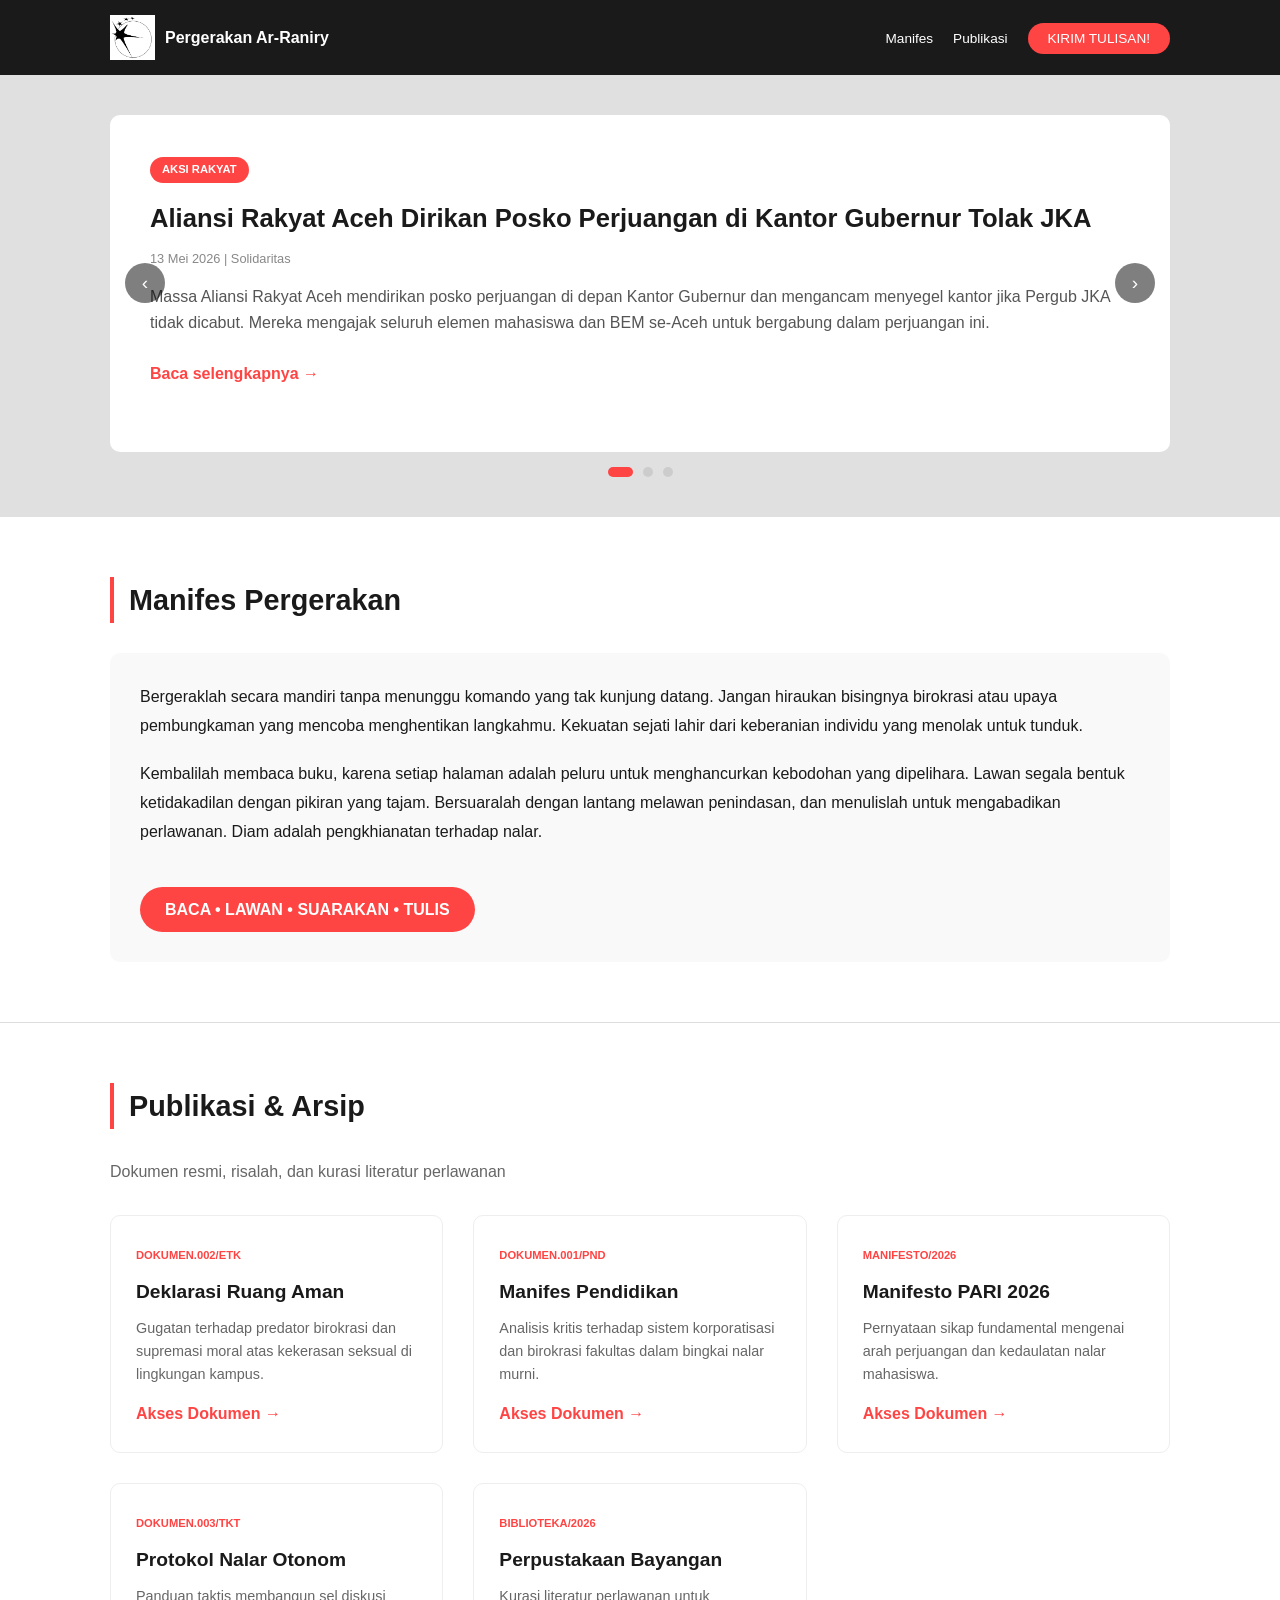
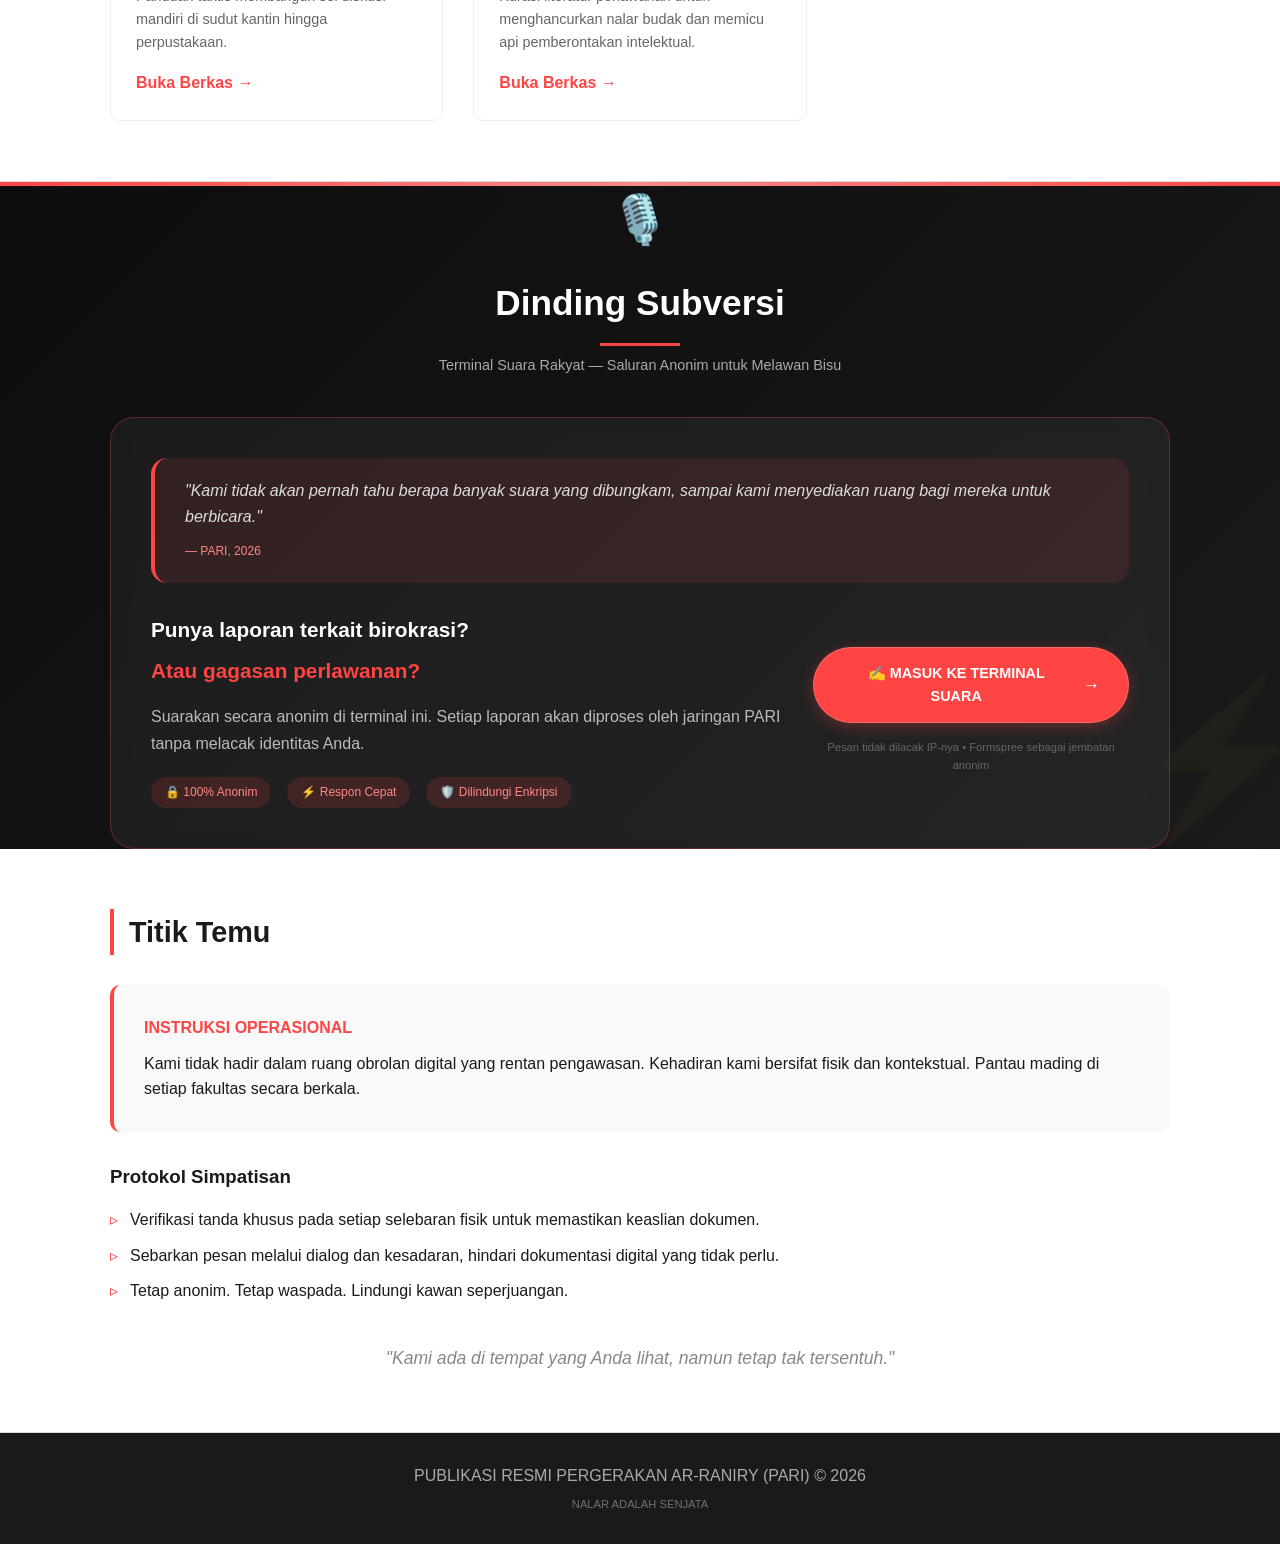
==== commit b2589753: "Update index.html" ====
--- a/index.html
+++ b/index.html
@@ -612,15 +612,7 @@
         <div class="container">
             <div class="slider-container">
                 <div class="slider-track" id="sliderTrack">
-                    
-                    <div class="slide">
-                        <span class="slide-category">KRITIK KAMPUS</span>
-                        <h1>Dinamika Regulasi dan Realitas Pesta Demokrasi Mahasiswa UIN Ar-Raniry 2026 : Apa Perbedaan Kalian dengan Oligarki?</h1>
-                        <div class="slide-date">7 Mei 2026 | Investigasi PARI</div>
-                        <p class="slide-excerpt">Calon ketua DEMA semester 8, deadline administrasi yang mustahil, dan kesenjangan regulasi antara aturan Kemenag dengan POM UIN Ar-Raniry. Tulisan ini mempertanyakan apakah pesta demokrasi mahasiswa masih layak disebut demokrasi atau justru meniru praktik oligarki?</p>
-                        <a href="https://sumberpost.com/2026/05/07/dinamika-regulasi-dan-realitas-pesta-demokrasi-mahasiswa-uin-ar-raniry-2026-apa-perbedaan-kalian-dengan-oligarki/" target="_blank" class="read-more">Baca selengkapnya →</a>
-                    </div>
-                    
+                                      
                     <div class="slide">
                         <span class="slide-category">AKSI RAKYAT</span>
                         <h1>Aliansi Rakyat Aceh Dirikan Posko Perjuangan di Kantor Gubernur Tolak JKA</h1>
